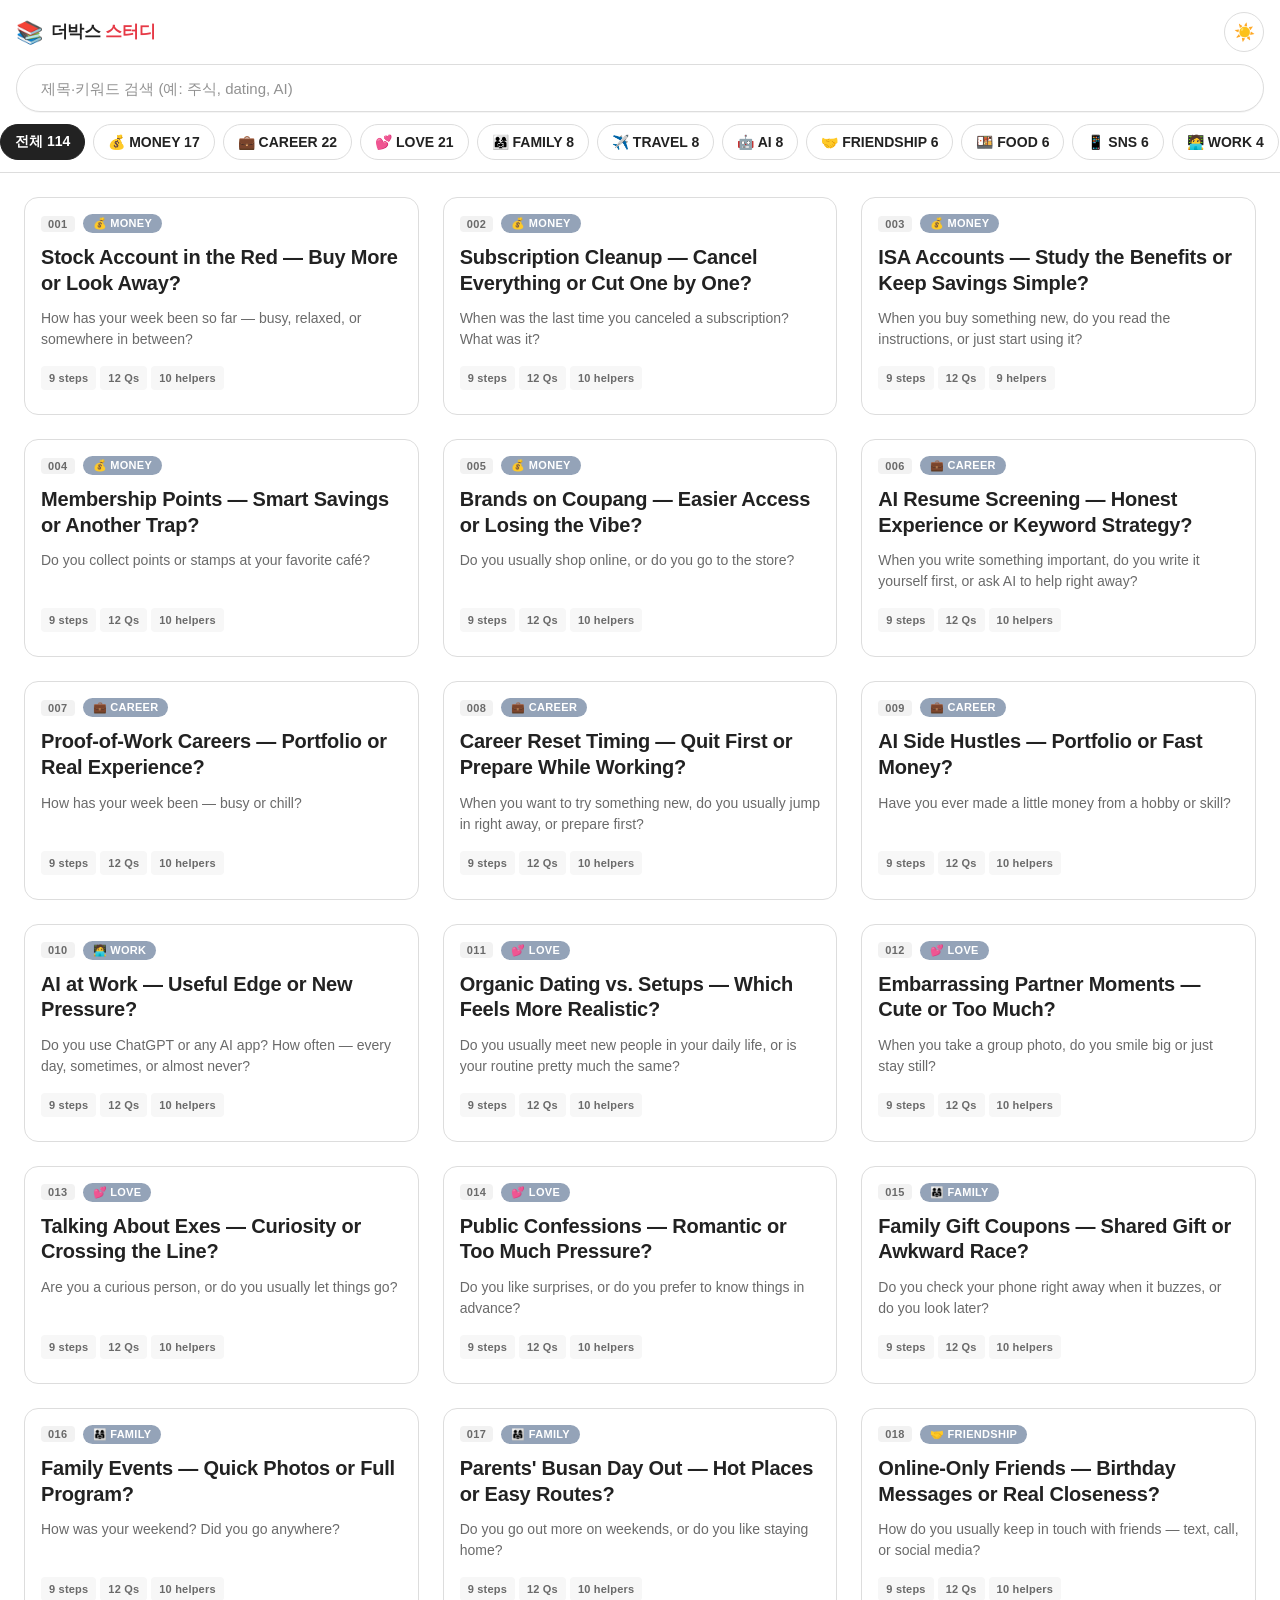
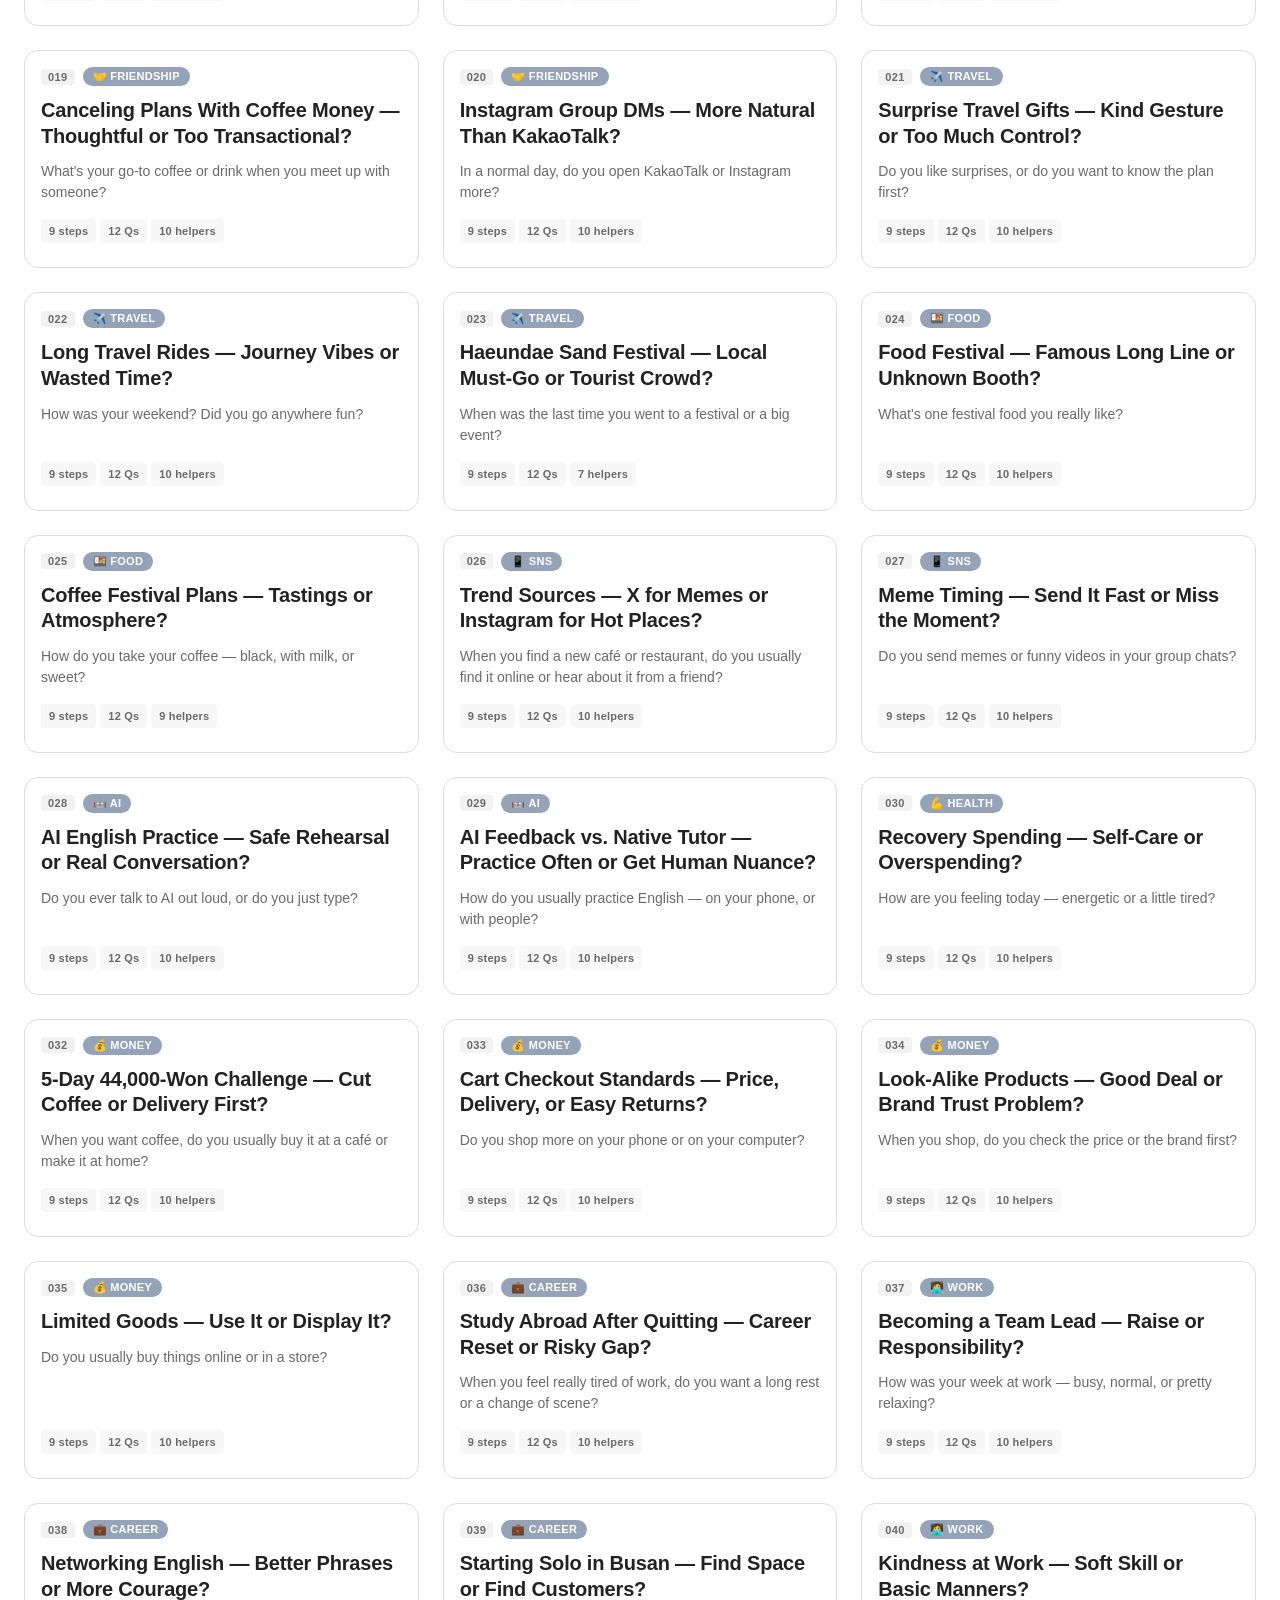
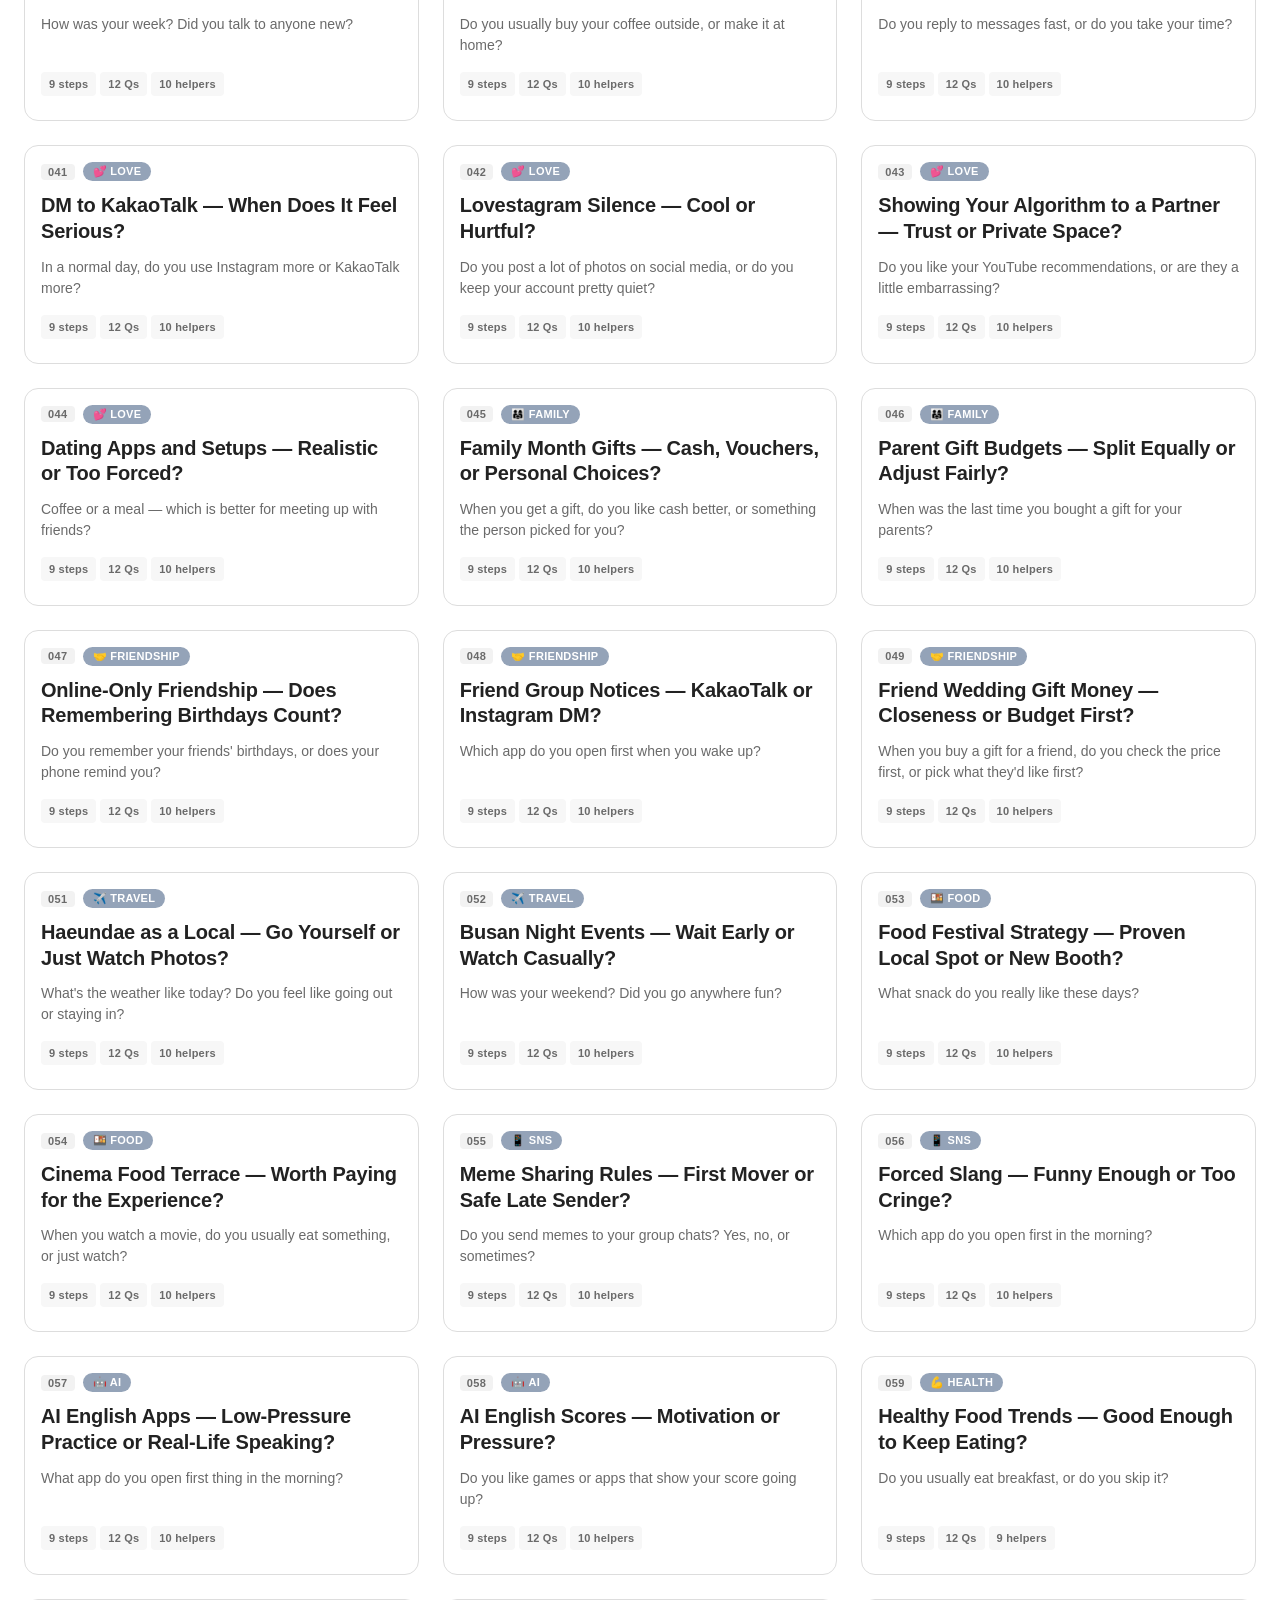
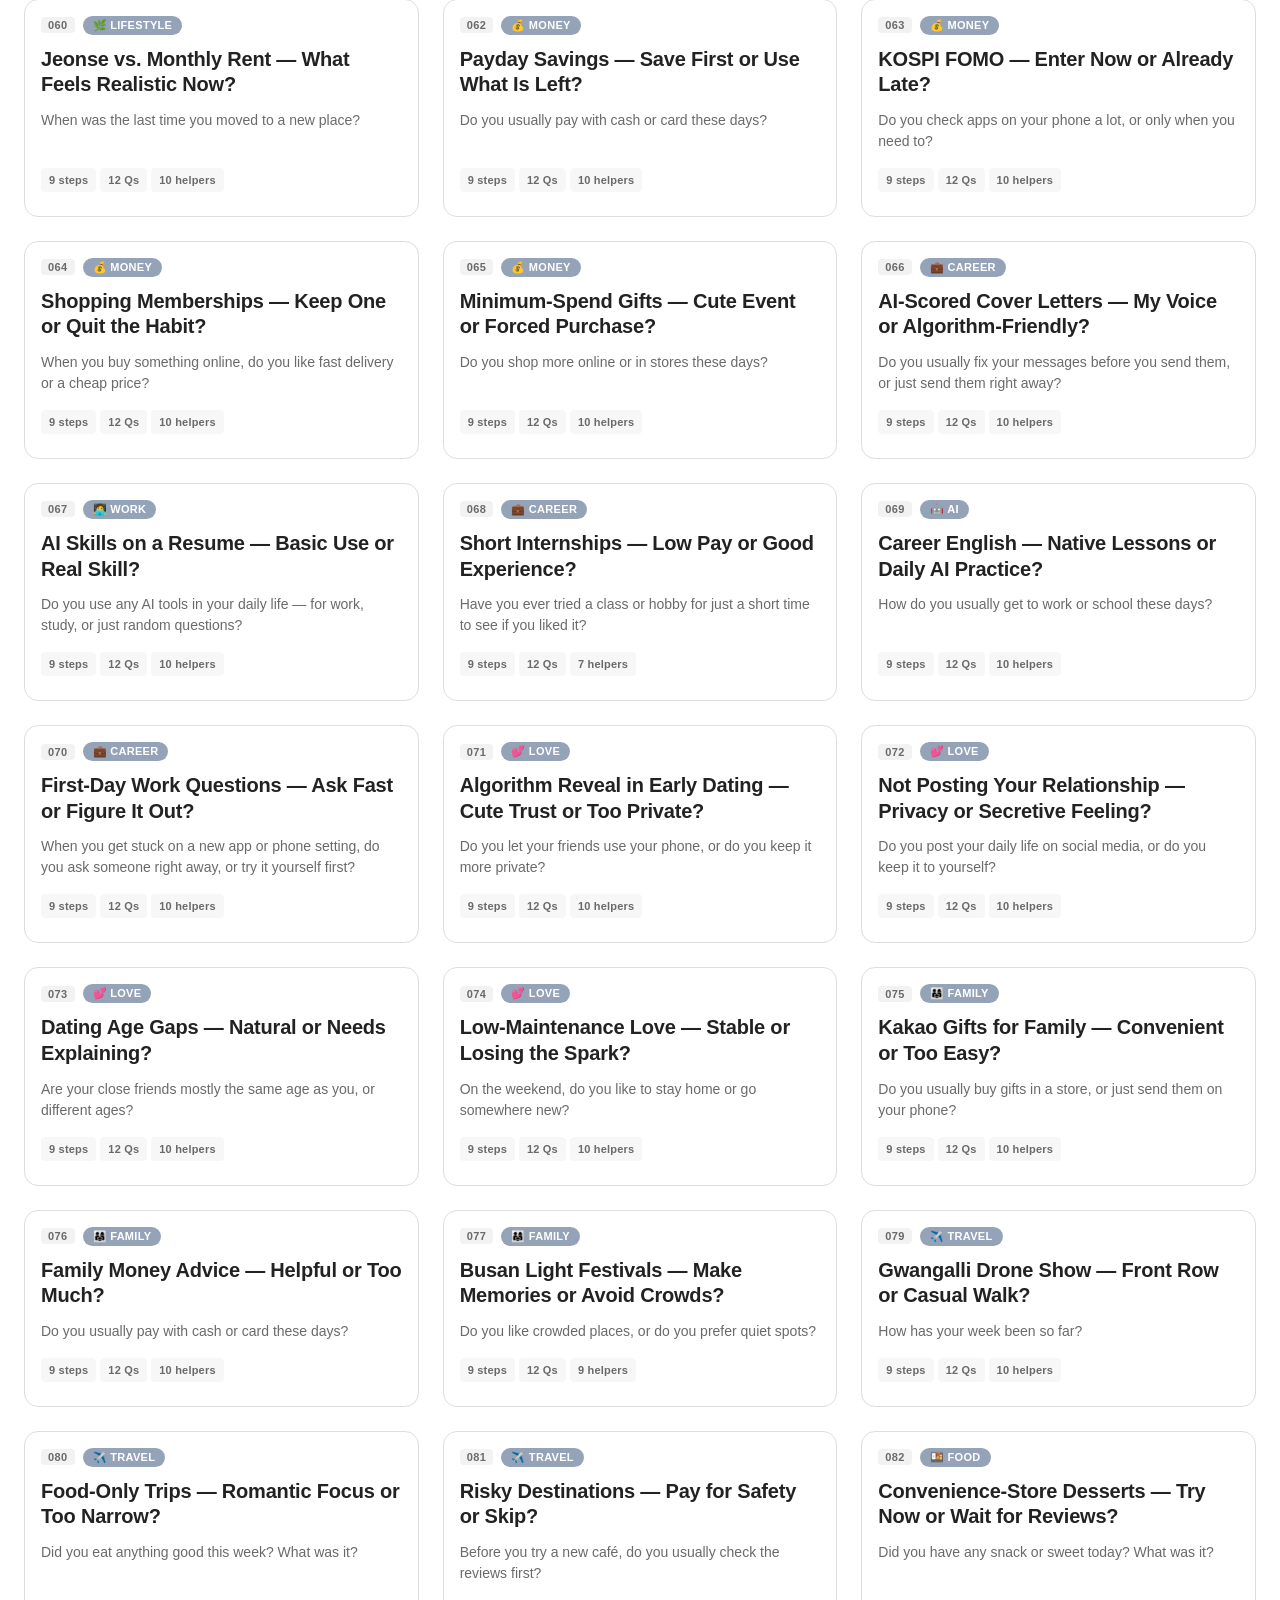
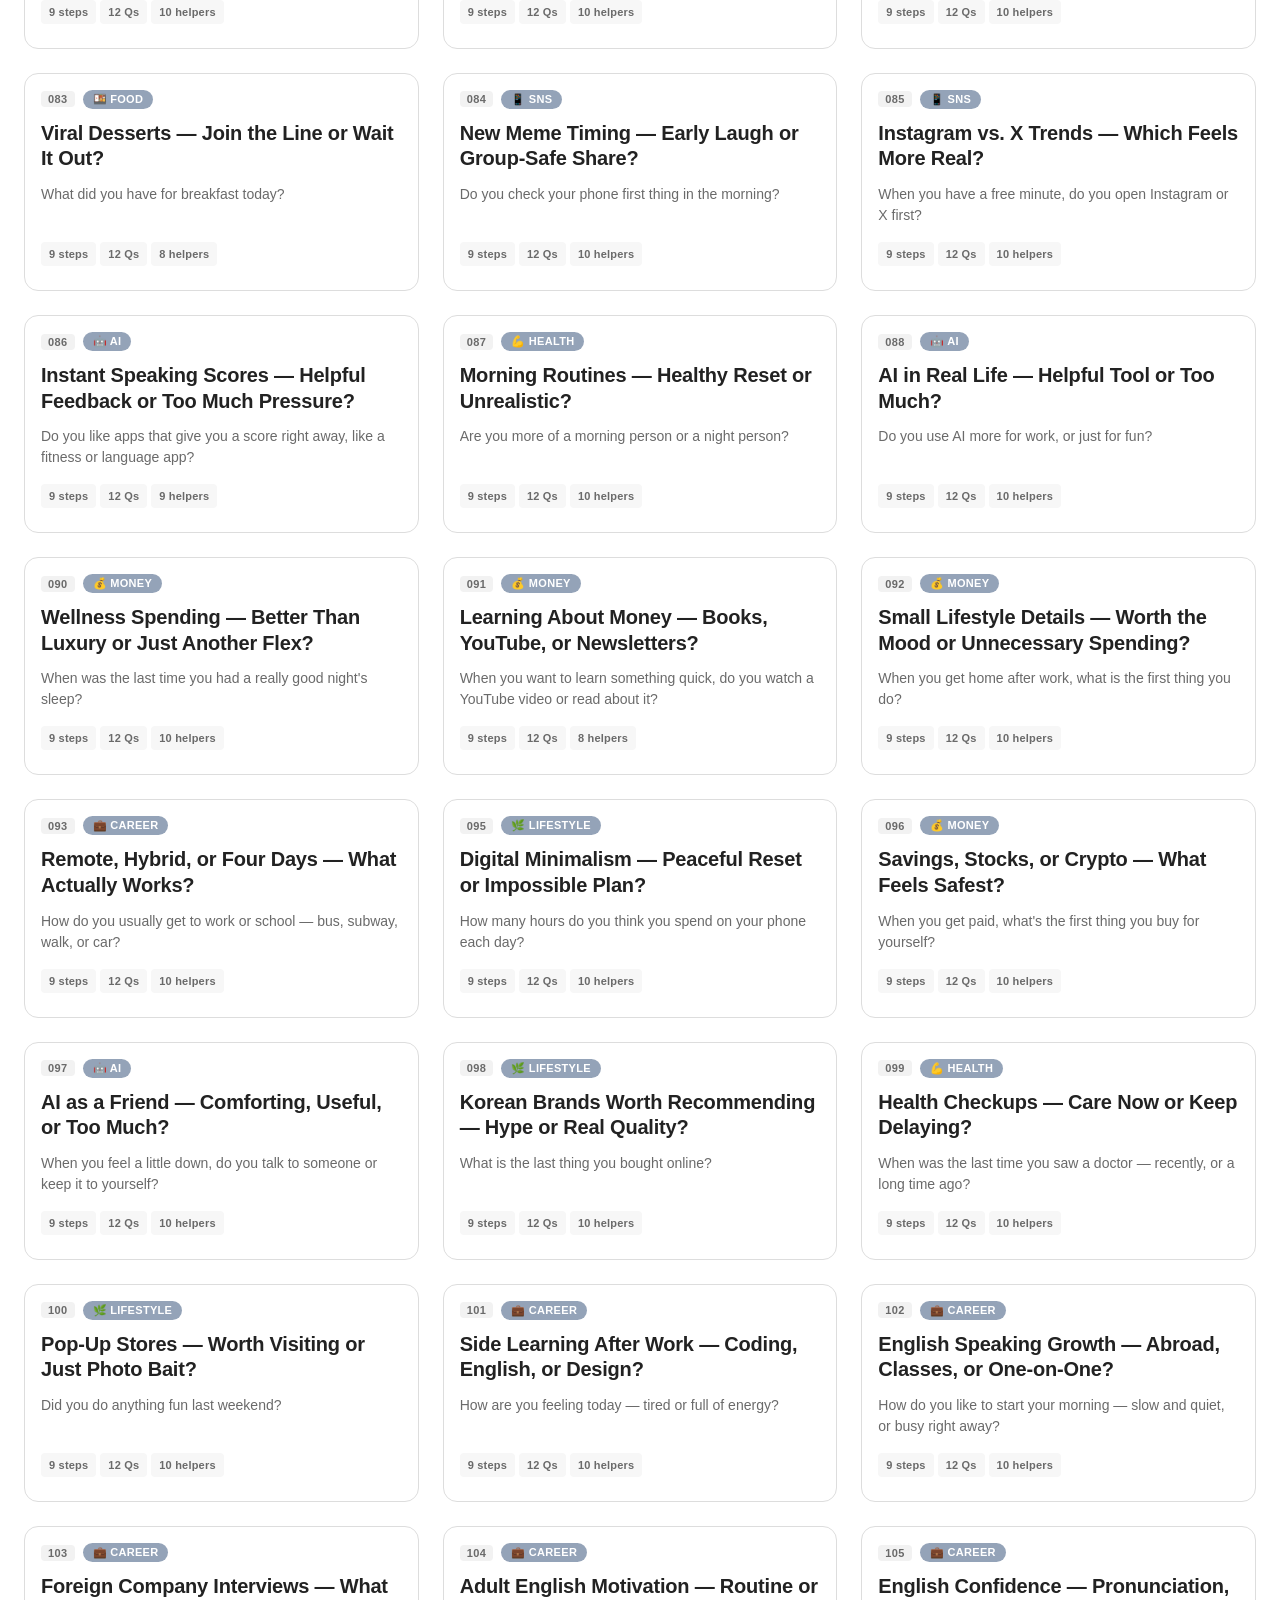
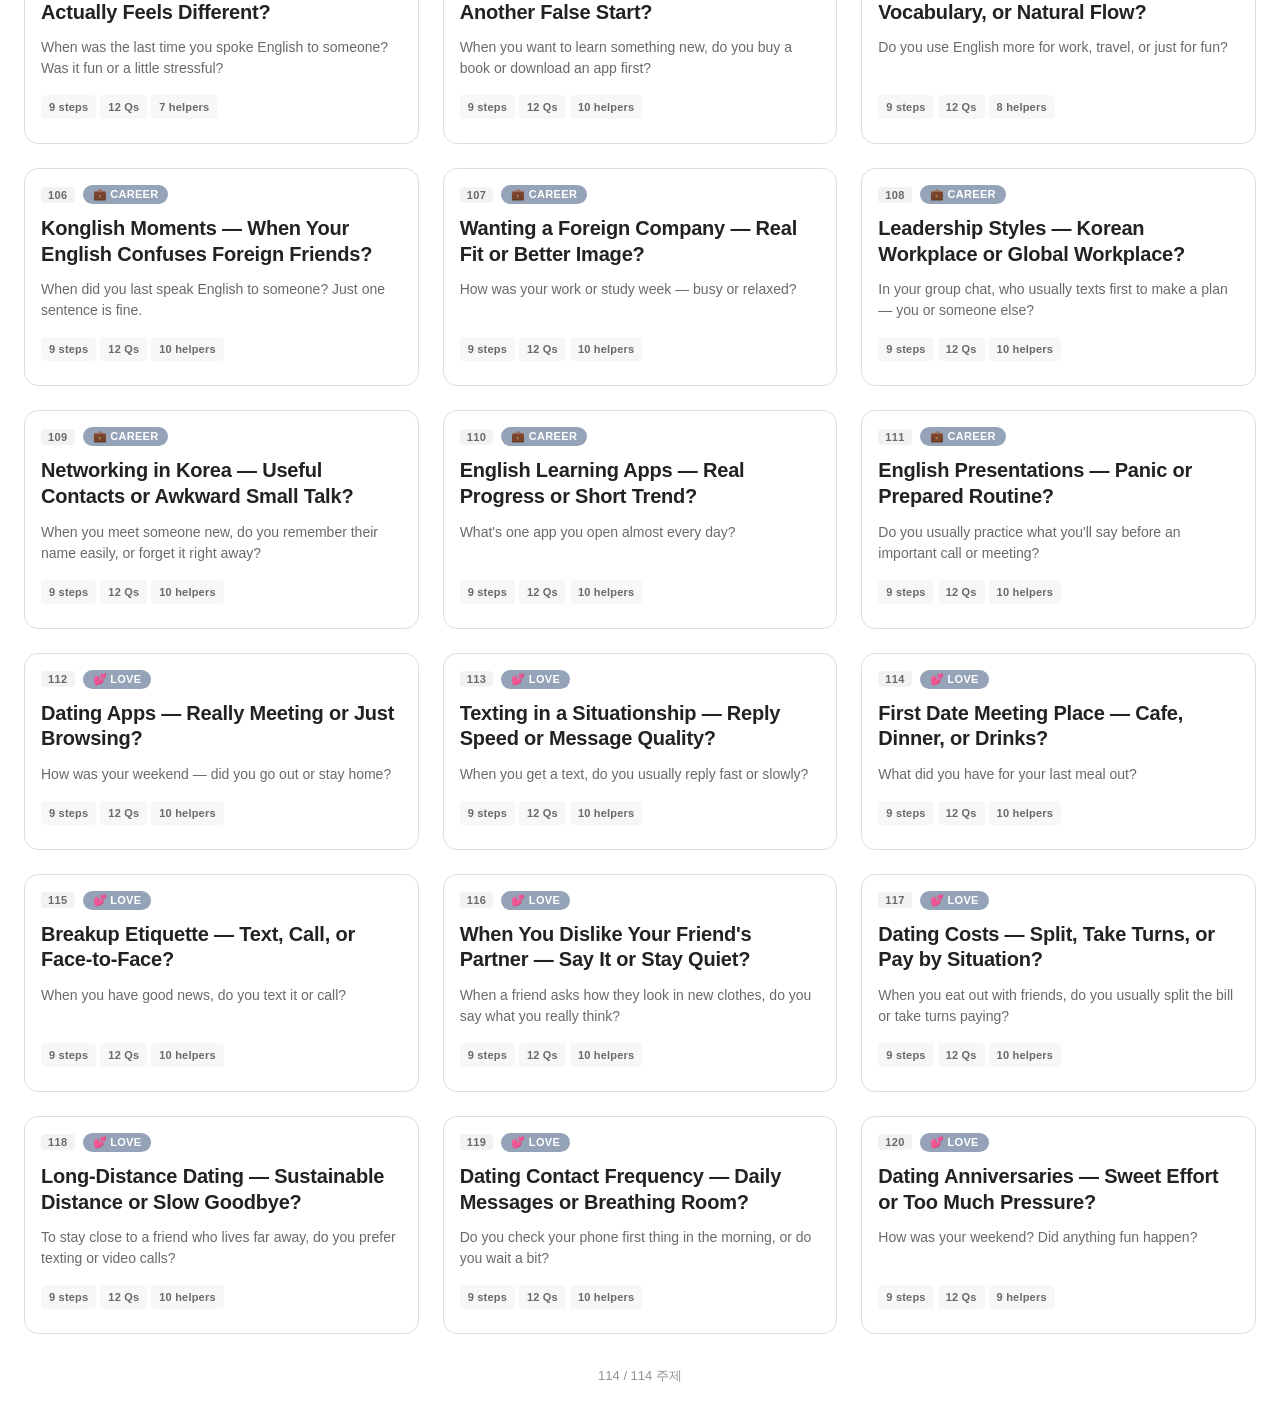
==== index.html @ 09e3495d "Deploy TheBox study materials site" ====
<!doctype html>
<html lang="ko">
<head>
  <meta charset="utf-8" />
  <meta name="viewport" content="width=device-width, initial-scale=1, viewport-fit=cover" />
  <meta name="theme-color" content="#e63946" media="(prefers-color-scheme: light)" />
  <meta name="theme-color" content="#0f0f10" media="(prefers-color-scheme: dark)" />
  <title>더박스 스터디</title>
  <link rel="manifest" href="manifest.json" />
  <link rel="icon" href="data:image/svg+xml,%3Csvg xmlns='http://www.w3.org/2000/svg' viewBox='0 0 100 100'%3E%3Crect width='100' height='100' rx='20' fill='%23e63946'/%3E%3Ctext x='50' y='68' font-size='56' text-anchor='middle' fill='white' font-family='system-ui'%3E📚%3C/text%3E%3C/svg%3E" />
  <link rel="apple-touch-icon" href="data:image/svg+xml,%3Csvg xmlns='http://www.w3.org/2000/svg' viewBox='0 0 100 100'%3E%3Crect width='100' height='100' rx='20' fill='%23e63946'/%3E%3Ctext x='50' y='68' font-size='56' text-anchor='middle' fill='white' font-family='system-ui'%3E📚%3C/text%3E%3C/svg%3E" />
  <link rel="stylesheet" href="assets/style.css?v=6" />
</head>
<body>
  <header class="app-header">
    <div class="header-row">
      <a class="logo" href="#" aria-label="홈으로">
        <span class="logo-mark">📚</span>
        <span class="logo-text">더박스 <em>스터디</em></span>
      </a>
      <button id="theme-toggle" class="icon-btn" aria-label="다크모드 토글" title="다크모드 토글">
        <span class="theme-icon-light">☀️</span>
        <span class="theme-icon-dark">🌙</span>
      </button>
    </div>
    <div class="search-row">
      <input
        type="search"
        id="search"
        placeholder="제목·키워드 검색 (예: 주식, dating, AI)"
        autocomplete="off"
        inputmode="search"
      />
      <button id="search-clear" class="icon-btn" aria-label="검색 지우기" hidden>✕</button>
    </div>
    <nav class="filter-row" id="category-filters" aria-label="카테고리 필터">
      <!-- JS가 카테고리 칩 동적 생성 -->
    </nav>
  </header>

  <main id="grid" class="card-grid" aria-live="polite">
    <!-- JS가 카드 동적 생성 -->
    <p class="loading">자료 불러오는 중…</p>
  </main>

  <p class="result-count" id="result-count"></p>

  <!-- 상세 패널 (모달) -->
  <aside id="detail" class="detail-panel" hidden aria-modal="true" role="dialog" aria-labelledby="detail-title">
    <header class="detail-header">
      <button id="detail-close" class="icon-btn lg" aria-label="닫기">✕</button>
      <div class="detail-title-wrap">
        <span id="detail-id-badge" class="id-badge"></span>
        <span id="detail-cat-badge" class="cat-badge"></span>
      </div>
      <button id="detail-menu-btn" class="icon-btn lg" aria-label="옵션" aria-expanded="false">⋯</button>
    </header>

    <div id="detail-options" class="detail-options" hidden>
      <div class="option-group">
        <label class="opt-label">한국어 해석</label>
        <button id="ko-toggle" class="toggle-pill" data-state="on">표시</button>
      </div>
      <div class="option-group">
        <label class="opt-label">톤</label>
        <div class="tone-chips">
          <button class="tone-chip" data-tone="pro" data-state="on">👍 Pro</button>
          <button class="tone-chip" data-tone="con" data-state="on">👎 Con</button>
          <button class="tone-chip" data-tone="neutral" data-state="on">😐 Neutral</button>
        </div>
      </div>
      <div class="option-group">
        <label class="opt-label">TTS</label>
        <button id="tts-rate" class="toggle-pill" data-rate="0.95">속도 보통</button>
      </div>
    </div>

    <h1 id="detail-title" class="detail-title"></h1>
    <div id="lesson-map" class="lesson-map" aria-label="수업 진행 섹션"></div>

    <div id="detail-body" class="detail-body">
      <!-- JS가 9개 섹션 렌더링 -->
    </div>

    <footer class="detail-footer">
      <button id="prev-topic" class="nav-btn">← 이전</button>
      <button id="next-topic" class="nav-btn">다음 →</button>
    </footer>
  </aside>

  <div id="backdrop" class="backdrop" hidden></div>

  <script src="assets/app.js?v=6" defer></script>
</body>
</html>
---- assets/style.css ----
/* ============================================================
   더박스 스터디 — Airbnb-inspired design tokens
   따뜻한 회색 + 더박스 빨간색 + 라운드 + 모바일 우선
   ============================================================ */

:root {
  /* ── Color (Airbnb-style warm neutrals) ── */
  --canvas: #ffffff;
  --surface-soft: #f7f7f7;
  --surface-strong: #f2f2f2;
  --surface-card: #ffffff;
  --ink: #222222;
  --body: #3f3f3f;
  --muted: #6a6a6a;
  --muted-soft: #929292;
  --hairline: #dddddd;
  --hairline-soft: #ebebeb;
  --border-strong: #c1c1c1;

  /* 더박스 brand red */
  --accent: #e63946;
  --accent-hover: #c92733;
  --accent-soft: #ffe5e7;
  --accent-bg: #fff4f5;

  /* ── Typography ── */
  --font-sans: "Pretendard Variable", "Pretendard", "Apple SD Gothic Neo",
               "Noto Sans KR", -apple-system, BlinkMacSystemFont,
               "Helvetica Neue", "Segoe UI", sans-serif;

  --fs-display-xl: 28px;
  --fs-display-lg: 22px;
  --fs-display-md: 21px;
  --fs-display-sm: 20px;
  --fs-title-md: 16px;
  --fs-body-md: 15px;
  --fs-body-sm: 14px;
  --fs-caption: 13px;
  --fs-micro: 12px;
  --fs-badge: 11px;
  --fs-tag: 10px;

  /* ── Spacing scale ── */
  --sp-xxs: 2px;
  --sp-xs: 4px;
  --sp-sm: 8px;
  --sp-md: 12px;
  --sp-base: 16px;
  --sp-lg: 24px;
  --sp-xl: 32px;
  --sp-xxl: 48px;

  /* ── Radius ── */
  --r-xs: 4px;
  --r-sm: 8px;
  --r-md: 14px;
  --r-lg: 20px;
  --r-xl: 28px;
  --r-full: 9999px;

  /* ── Elevation ── */
  --shadow-card-hover: rgba(0,0,0,0.02) 0 0 0 1px,
                       rgba(0,0,0,0.04) 0 2px 6px 0,
                       rgba(0,0,0,0.10) 0 4px 8px 0;
  --shadow-sheet:      rgba(0,0,0,0.18) 0 8px 24px 0,
                       rgba(0,0,0,0.10) 0 2px 6px 0;
  --shadow-sticky:     rgba(0,0,0,0.04) 0 1px 0 0;

  /* 카테고리 색 (12개) */
  --cat-MONEY: #00a699;
  --cat-CAREER: #2563eb;
  --cat-LOVE: #e63946;
  --cat-FAMILY: #f59e0b;
  --cat-TRAVEL: #14b8a6;
  --cat-AI: #8b5cf6;
  --cat-FRIENDSHIP: #eab308;
  --cat-FOOD: #ef4444;
  --cat-SNS: #06b6d4;
  --cat-WORK: #64748b;
  --cat-HEALTH: #84cc16;
  --cat-LIFESTYLE: #a8a29e;
  --cat-OTHER: #94a3b8;
}

[data-theme="dark"] {
  --canvas: #0a0a0c;
  --surface-soft: #15151a;
  --surface-strong: #1c1c22;
  --surface-card: #16161b;
  --ink: #f5f5f7;
  --body: #d0d0d6;
  --muted: #909098;
  --muted-soft: #6a6a72;
  --hairline: #2a2a32;
  --hairline-soft: #1c1c22;
  --border-strong: #3a3a42;
  --accent: #ff5e6c;
  --accent-hover: #ff7782;
  --accent-soft: #3a1d20;
  --accent-bg: #1f1416;
  --shadow-card-hover: rgba(0,0,0,0.5) 0 4px 16px 0,
                       rgba(0,0,0,0.3) 0 2px 4px 0;
  --shadow-sheet:      rgba(0,0,0,0.6) 0 8px 24px 0;
}

* { box-sizing: border-box; -webkit-tap-highlight-color: transparent; }
[hidden] { display: none !important; }
html { -webkit-text-size-adjust: 100%; text-size-adjust: 100%; }
body {
  margin: 0;
  font-family: var(--font-sans);
  font-size: var(--fs-body-md);
  line-height: 1.5;
  color: var(--ink);
  background: var(--canvas);
  -webkit-font-smoothing: antialiased;
  -moz-osx-font-smoothing: grayscale;
  font-feature-settings: "ss01", "cv01";
  overscroll-behavior-y: contain;
}
button { font-family: inherit; border: 0; background: none; color: inherit; cursor: pointer; padding: 0; }
input[type="search"] { font-family: inherit; -webkit-appearance: none; appearance: none; }
a { color: var(--ink); }

/* ============================================================
   Header (sticky, slim)
   ============================================================ */
.app-header {
  position: sticky; top: 0; z-index: 50;
  background: var(--canvas);
  border-bottom: 1px solid var(--hairline);
  padding: var(--sp-md) var(--sp-base) var(--sp-sm);
  padding-top: max(var(--sp-md), env(safe-area-inset-top));
}

.header-row {
  display: flex; align-items: center; justify-content: space-between;
  margin-bottom: var(--sp-md);
}

.logo {
  display: inline-flex; align-items: center; gap: var(--sp-sm);
  text-decoration: none; color: var(--ink);
  font-weight: 800; font-size: 17px; letter-spacing: -0.3px;
}
.logo-mark { font-size: 22px; }
.logo-text em {
  font-style: normal;
  color: var(--accent);
}

.icon-btn {
  width: 40px; height: 40px;
  border-radius: var(--r-full);
  display: inline-flex; align-items: center; justify-content: center;
  font-size: 17px;
  background: var(--canvas);
  border: 1px solid var(--hairline);
  color: var(--ink);
  transition: background 0.15s, transform 0.08s, border-color 0.15s;
}
.icon-btn:hover { background: var(--surface-soft); }
.icon-btn:active { transform: scale(0.94); }
.icon-btn.lg { width: 44px; height: 44px; font-size: 18px; }

.theme-icon-light { display: inline; }
.theme-icon-dark { display: none; }
[data-theme="dark"] .theme-icon-light { display: none; }
[data-theme="dark"] .theme-icon-dark { display: inline; }

/* Search bar (Airbnb pill) */
.search-row { position: relative; margin-bottom: var(--sp-md); }
#search {
  width: 100%;
  height: 48px;
  padding: 0 var(--sp-xl) 0 var(--sp-lg);
  border: 1px solid var(--hairline);
  border-radius: var(--r-full);
  font-size: var(--fs-body-md);
  background: var(--canvas);
  color: var(--ink);
  box-shadow: var(--shadow-sticky);
  transition: border-color 0.15s, box-shadow 0.15s;
}
#search::placeholder { color: var(--muted-soft); }
#search:focus {
  outline: none;
  border-color: var(--border-strong);
  box-shadow: rgba(0,0,0,0.08) 0 2px 8px 0;
}
#search-clear {
  position: absolute; right: 8px; top: 50%;
  transform: translateY(-50%);
  width: 32px; height: 32px;
  border-radius: var(--r-full);
  font-size: 14px;
  background: var(--surface-strong);
  border: 0;
  color: var(--muted);
}

/* Category filter chips */
.filter-row {
  display: flex; gap: var(--sp-sm);
  overflow-x: auto;
  scroll-snap-type: x proximity;
  padding-bottom: var(--sp-xs);
  margin: 0 calc(-1 * var(--sp-base));
  padding-left: var(--sp-base);
  padding-right: var(--sp-base);
  scrollbar-width: none;
}
.filter-row::-webkit-scrollbar { display: none; }

.cat-chip {
  flex: 0 0 auto;
  padding: 8px 14px;
  border-radius: var(--r-full);
  font-size: var(--fs-body-sm);
  font-weight: 600;
  background: var(--canvas);
  border: 1px solid var(--hairline);
  color: var(--ink);
  white-space: nowrap;
  transition: all 0.15s;
  scroll-snap-align: start;
}
.cat-chip:hover { border-color: var(--border-strong); }
.cat-chip[data-active="true"] {
  background: var(--ink);
  color: var(--canvas);
  border-color: var(--ink);
}

/* ============================================================
   Card grid
   ============================================================ */
.card-grid {
  display: grid;
  grid-template-columns: 1fr;
  gap: var(--sp-base);
  padding: var(--sp-base);
  padding-bottom: max(var(--sp-base), env(safe-area-inset-bottom));
  max-width: 1440px;
  margin: 0 auto;
}

@media (min-width: 744px) {
  .card-grid { grid-template-columns: repeat(2, 1fr); gap: var(--sp-lg); padding: var(--sp-lg); }
}
@media (min-width: 1128px) {
  .card-grid { grid-template-columns: repeat(3, 1fr); }
}
@media (min-width: 1440px) {
  .card-grid { grid-template-columns: repeat(4, 1fr); }
}

.loading, .empty-state {
  grid-column: 1 / -1;
  text-align: center;
  color: var(--muted);
  padding: var(--sp-xxl) var(--sp-lg);
}
.empty-state-icon { font-size: 40px; margin-bottom: var(--sp-md); }

.topic-card {
  display: flex; flex-direction: column; gap: var(--sp-md);
  background: var(--surface-card);
  border: 1px solid var(--hairline);
  border-radius: var(--r-md);
  padding: var(--sp-base) var(--sp-base) var(--sp-lg);
  text-align: left;
  transition: border-color 0.15s, box-shadow 0.2s, transform 0.08s;
}
.topic-card:hover {
  border-color: var(--hairline);
  box-shadow: var(--shadow-card-hover);
}
.topic-card:active { transform: scale(0.985); }

.card-top {
  display: flex; align-items: center; gap: var(--sp-sm);
  flex-wrap: wrap;
}

.id-badge {
  display: inline-block;
  padding: 2px 7px;
  border-radius: var(--r-xs);
  background: var(--surface-strong);
  color: var(--muted);
  font-size: var(--fs-badge);
  font-weight: 700;
  font-variant-numeric: tabular-nums;
  letter-spacing: 0.4px;
}

.cat-badge {
  display: inline-flex; align-items: center; gap: 4px;
  padding: 3px 10px;
  border-radius: var(--r-full);
  font-size: var(--fs-badge);
  font-weight: 700;
  color: #ffffff;
  background: var(--cat-color, var(--cat-OTHER));
  letter-spacing: 0.3px;
  white-space: nowrap;
}

.card-title {
  margin: 0;
  font-size: var(--fs-display-sm);
  font-weight: 600;
  line-height: 1.28;
  letter-spacing: -0.2px;
  color: var(--ink);
}

.card-preview {
  margin: 0;
  font-size: var(--fs-body-sm);
  line-height: 1.5;
  color: var(--muted);
  display: -webkit-box;
  -webkit-line-clamp: 2;
  -webkit-box-orient: vertical;
  overflow: hidden;
}

.card-metrics {
  margin-top: auto;
  display: flex;
  flex-wrap: wrap;
  gap: var(--sp-xs);
  padding-top: var(--sp-xs);
}
.card-metrics span {
  display: inline-flex;
  align-items: center;
  min-height: 24px;
  padding: 3px 8px;
  border-radius: var(--r-xs);
  background: var(--surface-soft);
  color: var(--muted);
  font-size: var(--fs-badge);
  font-weight: 800;
  letter-spacing: 0.2px;
}

.result-count {
  text-align: center;
  color: var(--muted-soft);
  font-size: var(--fs-caption);
  padding: var(--sp-sm) 0 var(--sp-xl);
  margin: 0;
}

/* ============================================================
   Detail panel (slide-up sheet)
   ============================================================ */
.backdrop {
  position: fixed; inset: 0;
  background: rgba(0,0,0,0.4);
  z-index: 90;
  animation: fadeIn 0.2s ease-out;
}
@keyframes fadeIn { from {opacity:0} to {opacity:1} }

.detail-panel {
  position: fixed; inset: 0;
  z-index: 100;
  background: var(--canvas);
  overflow-y: auto;
  -webkit-overflow-scrolling: touch;
  animation: sheetUp 0.32s cubic-bezier(0.16, 1, 0.3, 1);
  padding-bottom: max(var(--sp-lg), env(safe-area-inset-bottom));
}
@media (min-width: 900px) {
  .detail-panel {
    inset: 32px;
    max-width: 1120px;
    margin: 0 auto;
    border-radius: var(--r-lg);
    box-shadow: var(--shadow-sheet);
    border: 1px solid var(--hairline);
  }
}
@keyframes sheetUp {
  from { transform: translateY(40px); opacity: 0 }
  to   { transform: translateY(0); opacity: 1 }
}

.detail-header {
  position: sticky; top: 0; z-index: 10;
  display: flex; align-items: center; gap: var(--sp-sm);
  padding: var(--sp-md) var(--sp-base);
  padding-top: max(var(--sp-md), env(safe-area-inset-top));
  background: var(--canvas);
  border-bottom: 1px solid var(--hairline);
}
.detail-title-wrap {
  flex: 1;
  display: flex; align-items: center; gap: var(--sp-xs);
  overflow: hidden;
}

.detail-options {
  position: sticky; top: 60px; z-index: 9;
  background: var(--surface-soft);
  border-bottom: 1px solid var(--hairline);
  padding: var(--sp-md) var(--sp-base);
  display: flex; flex-wrap: wrap;
  gap: var(--sp-md) var(--sp-lg);
}
.option-group { display: flex; align-items: center; gap: var(--sp-sm); }
.opt-label {
  font-size: var(--fs-micro);
  color: var(--muted);
  font-weight: 600;
  text-transform: uppercase;
  letter-spacing: 0.6px;
}

.toggle-pill, .tone-chip {
  padding: 6px 14px;
  border-radius: var(--r-full);
  font-size: var(--fs-caption);
  font-weight: 600;
  background: var(--canvas);
  border: 1px solid var(--hairline);
  color: var(--ink);
  transition: all 0.15s;
}
.toggle-pill[data-state="off"], .tone-chip[data-state="off"] {
  opacity: 0.45;
  text-decoration: line-through;
  text-decoration-color: var(--muted-soft);
}
.toggle-pill[data-state="on"] {
  background: var(--ink); color: var(--canvas); border-color: var(--ink);
}

.tone-chips { display: flex; gap: var(--sp-xs); }
.tone-chip[data-tone="pro"][data-state="on"]     { background: #e7f7ee; color: #047857; border-color: #b8ebcb; }
.tone-chip[data-tone="con"][data-state="on"]     { background: #ffedee; color: #b91c1c; border-color: #fecaca; }
.tone-chip[data-tone="neutral"][data-state="on"] { background: #ecefff; color: #4338ca; border-color: #c7d2fe; }

[data-theme="dark"] .tone-chip[data-tone="pro"][data-state="on"]     { background: #08321c; color: #7be0a5; border-color: #0f5536; }
[data-theme="dark"] .tone-chip[data-tone="con"][data-state="on"]     { background: #401214; color: #ffa0a8; border-color: #5d1d22; }
[data-theme="dark"] .tone-chip[data-tone="neutral"][data-state="on"] { background: #1a1d4a; color: #b0bbff; border-color: #2c317a; }

.detail-title {
  margin: var(--sp-lg) var(--sp-lg) var(--sp-base);
  font-size: var(--fs-display-xl);
  font-weight: 700;
  line-height: 1.18;
  letter-spacing: -0.5px;
  color: var(--ink);
}

.lesson-map {
  padding: 0 var(--sp-lg) var(--sp-md);
  border-bottom: 1px solid var(--hairline-soft);
}
.lesson-summary {
  display: grid;
  grid-template-columns: repeat(3, minmax(0, 1fr));
  gap: var(--sp-sm);
  margin-bottom: var(--sp-md);
}
.lesson-summary-card {
  min-width: 0;
  padding: var(--sp-md);
  border: 1px solid var(--hairline);
  border-radius: var(--r-sm);
  background: var(--surface-soft);
  display: grid;
  gap: 2px;
}
.summary-kicker {
  font-size: var(--fs-tag);
  font-weight: 800;
  color: var(--accent);
  letter-spacing: 1px;
}
.lesson-summary-card strong {
  font-size: var(--fs-title-md);
  color: var(--ink);
}
.lesson-summary-card span:last-child {
  font-size: var(--fs-caption);
  color: var(--muted);
}
.lesson-progress-card {
  margin-bottom: var(--sp-md);
  padding: var(--sp-md);
  border: 1px solid var(--hairline);
  border-radius: var(--r-sm);
  background: var(--surface-card);
}
.lesson-progress-top {
  display: flex;
  align-items: center;
  justify-content: space-between;
  gap: var(--sp-md);
  margin-bottom: var(--sp-sm);
}
.lesson-progress-title {
  font-size: var(--fs-caption);
  font-weight: 800;
  color: var(--ink);
}
.lesson-progress-label {
  font-size: var(--fs-micro);
  font-weight: 800;
  color: var(--muted);
  font-variant-numeric: tabular-nums;
}
.lesson-progress-track {
  height: 8px;
  overflow: hidden;
  border-radius: var(--r-full);
  background: var(--surface-strong);
}
.lesson-progress-fill {
  display: block;
  width: 0;
  height: 100%;
  border-radius: inherit;
  background: var(--accent);
  transition: width 0.2s ease-out;
}
.lesson-controls {
  display: grid;
  grid-template-columns: auto minmax(0, 1fr) auto;
  align-items: center;
  gap: var(--sp-sm);
  margin-top: var(--sp-md);
}
.lesson-control-btn {
  min-height: 34px;
  padding: 7px 12px;
  border-radius: var(--r-full);
  border: 1px solid var(--hairline);
  background: var(--canvas);
  color: var(--ink);
  font-size: var(--fs-caption);
  font-weight: 800;
  transition: background 0.15s, transform 0.08s, border-color 0.15s;
}
.lesson-control-btn.primary {
  background: var(--ink);
  border-color: var(--ink);
  color: var(--canvas);
}
.lesson-control-btn:hover { border-color: var(--border-strong); }
.lesson-control-btn:active { transform: scale(0.97); }
.lesson-control-btn:disabled {
  opacity: 0.35;
  cursor: not-allowed;
}
.lesson-current {
  min-width: 0;
  overflow: hidden;
  text-align: center;
  color: var(--muted);
  font-size: var(--fs-micro);
  font-weight: 900;
  letter-spacing: 0.6px;
  text-overflow: ellipsis;
  text-transform: uppercase;
  white-space: nowrap;
}
.lesson-rail {
  display: flex;
  gap: var(--sp-sm);
  overflow-x: auto;
  padding-bottom: var(--sp-xs);
  scrollbar-width: none;
}
.lesson-rail::-webkit-scrollbar { display: none; }
.lesson-step {
  flex: 0 0 auto;
  display: inline-flex;
  align-items: center;
  gap: var(--sp-xs);
  padding: 8px 12px;
  border: 1px solid var(--hairline);
  border-radius: var(--r-full);
  background: var(--canvas);
  color: var(--ink);
  transition: background 0.15s, border-color 0.15s, transform 0.08s;
  white-space: nowrap;
}
.lesson-step:hover { border-color: var(--border-strong); }
.lesson-step:active { transform: scale(0.97); }
.lesson-step[data-active="true"] {
  background: var(--ink);
  color: var(--canvas);
  border-color: var(--ink);
}
.lesson-step-num {
  font-size: var(--fs-badge);
  font-weight: 800;
  opacity: 0.75;
}
.lesson-step-label {
  font-size: var(--fs-caption);
  font-weight: 700;
}

.detail-body {
  padding: var(--sp-sm) var(--sp-lg) var(--sp-xl);
}

/* 섹션 */
.section {
  margin-top: var(--sp-xl);
  padding-top: var(--sp-lg);
  border-top: 1px solid var(--hairline-soft);
  scroll-margin-top: 142px;
}
.section:first-child {
  border-top: 0; margin-top: var(--sp-md); padding-top: 0;
}

.section-head {
  display: flex; align-items: baseline; gap: var(--sp-sm);
  margin-bottom: var(--sp-md);
}
.section-num {
  font-size: var(--fs-micro);
  font-weight: 700;
  color: var(--muted-soft);
  letter-spacing: 0.6px;
  font-variant-numeric: tabular-nums;
}
.section-title {
  font-size: var(--fs-display-sm);
  font-weight: 600;
  letter-spacing: -0.2px;
  color: var(--ink);
}

.section-subtitle {
  margin: calc(-1 * var(--sp-xs)) 0 var(--sp-md);
  padding: var(--sp-md) var(--sp-base);
  background: var(--accent-bg);
  border-left: 3px solid var(--accent);
  border-radius: 0 var(--r-sm) var(--r-sm) 0;
  font-size: var(--fs-caption);
  color: var(--body);
  line-height: 1.55;
}

.q-block {
  margin-bottom: var(--sp-lg);
  padding: var(--sp-base);
  border: 1px solid var(--hairline-soft);
  border-radius: var(--r-md);
  background: color-mix(in srgb, var(--surface-card) 90%, var(--surface-soft));
}
.q-block:not(:last-child) {
  border-bottom: 1px solid var(--hairline-soft);
}

.q-title {
  margin: 0 0 var(--sp-sm);
  font-size: var(--fs-title-md);
  font-weight: 600;
  line-height: 1.4;
  color: var(--ink);
}
.q-template {
  margin: calc(-1 * var(--sp-xs)) 0 var(--sp-sm);
  font-size: var(--fs-caption);
  color: var(--muted);
  font-style: italic;
}

.answer-tabs {
  display: flex;
  flex-wrap: wrap;
  gap: var(--sp-xs);
  margin: var(--sp-sm) 0;
}
.answer-tab {
  padding: 5px 10px;
  border-radius: var(--r-full);
  border: 1px solid var(--hairline);
  background: var(--surface-soft);
  color: var(--muted);
  font-size: var(--fs-micro);
  font-weight: 800;
  letter-spacing: 0.4px;
}
.answer-tab[data-active="true"] {
  background: var(--ink);
  border-color: var(--ink);
  color: var(--canvas);
}

.brainstorm {
  margin-bottom: var(--sp-md);
  padding: var(--sp-sm) var(--sp-md);
  background: var(--surface-soft);
  border-radius: var(--r-sm);
  font-size: var(--fs-caption);
  color: var(--body);
  line-height: 1.55;
}
.brainstorm::before { content: "💡 "; }

.tone-block {
  margin: var(--sp-sm) 0;
  padding: var(--sp-md) var(--sp-base);
  background: var(--surface-card);
  border: 1px solid var(--hairline);
  border-left: 3px solid var(--tone-border, var(--hairline));
  border-radius: var(--r-sm);
}
.tone-block[data-tone="pro"]     { --tone-border: #10b981; }
.tone-block[data-tone="con"]     { --tone-border: #ef4444; }
.tone-block[data-tone="neutral"] { --tone-border: #6366f1; }
.tone-block.hidden { display: none; }
.tone-block.focus-hidden { display: none; }

.tone-label {
  display: flex; align-items: center; gap: var(--sp-xs);
  margin-bottom: var(--sp-xs);
  font-size: var(--fs-micro);
  font-weight: 700;
  color: var(--muted);
  text-transform: uppercase;
  letter-spacing: 0.6px;
}

.tone-en {
  font-size: var(--fs-body-md);
  line-height: 1.6;
  color: var(--ink);
}

.tts-btn {
  display: inline-flex; align-items: center; justify-content: center;
  width: 24px; height: 24px;
  border-radius: var(--r-full);
  font-size: 13px;
  background: transparent;
  color: var(--muted);
  margin-left: var(--sp-xs);
  vertical-align: middle;
  transition: background 0.15s, color 0.15s;
}
.tts-btn:hover, .tts-btn[data-playing="true"] {
  background: var(--accent-soft);
  color: var(--accent);
}

.tone-ko {
  margin-top: var(--sp-sm);
  padding-top: var(--sp-sm);
  border-top: 1px dashed var(--hairline);
  font-size: var(--fs-body-sm);
  color: var(--body);
  line-height: 1.6;
}
.tone-ko.hidden { display: none; }

.key-phrases {
  margin-top: var(--sp-md);
  display: flex; flex-wrap: wrap; gap: var(--sp-xs) var(--sp-sm);
}
.kp-chip {
  display: inline-block;
  padding: 4px 10px;
  border-radius: var(--r-full);
  font-size: var(--fs-micro);
  font-weight: 500;
  background: var(--accent-soft);
  color: var(--accent);
  font-family: ui-monospace, "SF Mono", Menlo, monospace;
}

/* BACKGROUND, READ 본문 */
.content-quote {
  padding: var(--sp-base) var(--sp-lg);
  background: var(--surface-soft);
  border-radius: var(--r-md);
  border-left: 3px solid var(--accent);
  font-size: var(--fs-body-md);
  line-height: 1.7;
  color: var(--body);
  white-space: pre-wrap;
}

/* ── WARM-UP v2 (This or That / Ranking 등) ── */
.warmup-v2 { display: flex; flex-direction: column; gap: var(--sp-sm); margin-top: var(--sp-sm); }
.tot-row {
  display: flex; align-items: center; gap: var(--sp-sm);
  padding: var(--sp-sm) var(--sp-md);
  background: var(--surface-card);
  border: 1px solid var(--hairline);
  border-radius: var(--r-sm);
  font-size: var(--fs-body-md);
}
.tot-num {
  flex: 0 0 auto;
  width: 22px; height: 22px;
  border-radius: var(--r-full);
  background: var(--accent); color: #fff;
  font-size: var(--fs-micro); font-weight: 700;
  display: flex; align-items: center; justify-content: center;
}
.tot-side { flex: 1; font-weight: 600; color: var(--ink); }
.tot-side.left { text-align: right; }
.tot-vs {
  font-size: var(--fs-badge);
  color: var(--muted);
  font-weight: 700;
  letter-spacing: 0.6px;
  padding: 2px 8px;
  border-radius: var(--r-xs);
  background: var(--surface-strong);
}
.rank-list { margin: var(--sp-sm) 0 0; padding-left: var(--sp-lg); }
.rank-list li {
  padding: var(--sp-xs) 0;
  font-size: var(--fs-body-md);
}

/* ── Sentence starter chips (main_discussion 안) ── */
.starter-list {
  display: flex; flex-direction: column; gap: var(--sp-xs);
  margin: var(--sp-sm) 0 var(--sp-sm) var(--sp-md);
}
.starter-chip {
  display: grid;
  grid-template-columns: minmax(0, 1fr) auto;
  align-items: center;
  gap: var(--sp-sm);
  font-size: var(--fs-caption);
  color: var(--muted);
  font-style: italic;
  background: var(--surface-soft);
  padding: var(--sp-xs) var(--sp-sm);
  border-radius: var(--r-xs);
  border-left: 2px solid var(--accent);
  width: min(100%, 720px);
  max-width: 100%;
}
.starter-text {
  min-width: 0;
}

/* ── EASY ENTRY (선택형 워밍업) — q-block 색만 살짝 다르게 ── */
.section[data-type="easy_entry"] .q-block {
  background: linear-gradient(0deg, transparent, transparent);
}
.section[data-type="easy_entry"] .q-title {
  font-size: var(--fs-body-md);
  font-weight: 600;
  color: var(--ink);
}

/* ── CLOSING TASK ── */
.closing-task {
  padding: var(--sp-base) var(--sp-lg);
  background: #fff8e6;
  border: 1px solid #f4d35e;
  border-radius: var(--r-md);
  font-size: var(--fs-body-md);
  line-height: 1.6;
  color: #5a4500;
}
[data-theme="dark"] .closing-task {
  background: #2a200a;
  border-color: #6b5810;
  color: #f3e7b3;
}
.closing-task::before { content: "✍️ "; }

/* POP QUIZ */
.pq-item {
  margin: var(--sp-md) 0;
  padding: var(--sp-base);
  background: var(--surface-soft);
  border-radius: var(--r-md);
}
.pq-wrong {
  font-size: var(--fs-body-md);
  text-decoration: line-through;
  text-decoration-color: #ef4444;
  color: #ef4444;
  margin-bottom: var(--sp-xs);
}
.pq-wrong::before { content: "❌ "; text-decoration: none; }
.pq-natural {
  margin: var(--sp-xs) 0;
  font-size: var(--fs-body-md);
  font-weight: 600;
  color: #047857;
}
.pq-natural::before { content: "✓ "; }
.pq-explain {
  margin-top: var(--sp-sm);
  font-size: var(--fs-caption);
  color: var(--muted);
  line-height: 1.55;
}

/* PHASE */
.phase-block {
  margin: var(--sp-md) 0;
  padding: var(--sp-base);
  background: var(--surface-soft);
  border-radius: var(--r-md);
}
.phase-name {
  margin: 0 0 var(--sp-md);
  font-size: var(--fs-caption);
  font-weight: 700;
  color: var(--accent);
  letter-spacing: 0.4px;
  text-transform: uppercase;
}

/* WORDS / TRY PHRASES */
.word-list { display: grid; gap: var(--sp-sm); }
.word-item {
  padding: var(--sp-md) var(--sp-base);
  background: var(--surface-card);
  border: 1px solid var(--hairline);
  border-radius: var(--r-md);
}
.word-phrase {
  display: flex; align-items: center; gap: var(--sp-sm);
  flex-wrap: wrap;
  font-size: var(--fs-body-md);
  font-weight: 600;
  color: var(--ink);
}
.word-main {
  min-width: 0;
}
.word-ko {
  font-size: var(--fs-caption);
  font-weight: 500;
  color: var(--muted);
}
.word-example {
  margin-top: var(--sp-xs);
  font-size: var(--fs-body-sm);
  color: var(--muted);
  font-style: italic;
  line-height: 1.55;
}
.word-example::before { content: "💬 "; font-style: normal; }

.section[data-type="try_phrases"] .word-list {
  gap: var(--sp-sm);
}
.phrase-item {
  border-left: 3px solid var(--accent);
  background: linear-gradient(90deg, var(--accent-bg), var(--surface-card) 38%);
}
.phrase-text {
  display: grid;
  grid-template-columns: minmax(0, 1fr) auto auto;
  align-items: start;
  column-gap: var(--sp-sm);
  font-size: var(--fs-body-sm);
  line-height: 1.55;
  font-style: italic;
  font-weight: 500;
}
.phrase-text .tts-btn {
  margin-left: 0;
  margin-top: -2px;
}

.copy-btn {
  display: inline-flex;
  align-items: center;
  justify-content: center;
  width: 24px;
  height: 24px;
  border-radius: var(--r-full);
  background: var(--surface-soft);
  color: var(--muted);
  font-size: 12px;
  border: 1px solid var(--hairline);
  transition: background 0.15s, color 0.15s, transform 0.08s;
}
.copy-btn:hover,
.copy-btn[data-copied="true"] {
  background: var(--accent-soft);
  color: var(--accent);
}
.copy-btn:active { transform: scale(0.92); }

.toast {
  position: fixed;
  left: 50%;
  bottom: max(18px, env(safe-area-inset-bottom));
  z-index: 120;
  min-width: 92px;
  padding: 9px 14px;
  transform: translate(-50%, 16px);
  border-radius: var(--r-full);
  background: var(--ink);
  color: var(--canvas);
  font-size: var(--fs-caption);
  font-weight: 800;
  text-align: center;
  opacity: 0;
  pointer-events: none;
  transition: opacity 0.18s, transform 0.18s;
  box-shadow: var(--shadow-sheet);
}
.toast[data-show="true"] {
  opacity: 1;
  transform: translate(-50%, 0);
}

@media (max-width: 560px) {
  .lesson-map {
    padding-left: var(--sp-base);
    padding-right: var(--sp-base);
  }
  .lesson-summary {
    grid-template-columns: 1fr;
  }
  .lesson-summary-card {
    padding: var(--sp-sm) var(--sp-md);
  }
  .lesson-summary-card span:last-child {
    display: none;
  }
  .lesson-controls {
    grid-template-columns: 1fr 1fr;
  }
  .lesson-current {
    grid-column: 1 / -1;
    grid-row: 1;
  }
  .lesson-control-btn {
    grid-row: 2;
  }
  .q-block {
    padding: var(--sp-md);
  }
  .phrase-text {
    font-size: var(--fs-caption);
  }
}

/* Footer nav */
.detail-footer {
  display: flex; gap: var(--sp-sm);
  padding: var(--sp-lg);
  border-top: 1px solid var(--hairline-soft);
  margin-top: var(--sp-lg);
}
.nav-btn {
  flex: 1;
  padding: var(--sp-md) var(--sp-base);
  border-radius: var(--r-sm);
  font-size: var(--fs-body-md);
  font-weight: 600;
  background: var(--canvas);
  border: 1px solid var(--ink);
  color: var(--ink);
  transition: background 0.15s, transform 0.08s;
}
.nav-btn:hover { background: var(--surface-soft); }
.nav-btn:active { transform: scale(0.98); }
.nav-btn:disabled {
  opacity: 0.35;
  border-color: var(--hairline);
  color: var(--muted-soft);
  cursor: not-allowed;
}

/* 스크롤바 안 보이게 (모바일) */
@media (pointer: coarse) {
  ::-webkit-scrollbar { display: none; }
}

/* Pretendard Variable webfont (선택적, 로드 안 되면 system fall back) */
@import url("https://cdn.jsdelivr.net/gh/orioncactus/pretendard@v1.3.9/dist/web/variable/pretendardvariable-dynamic-subset.css");
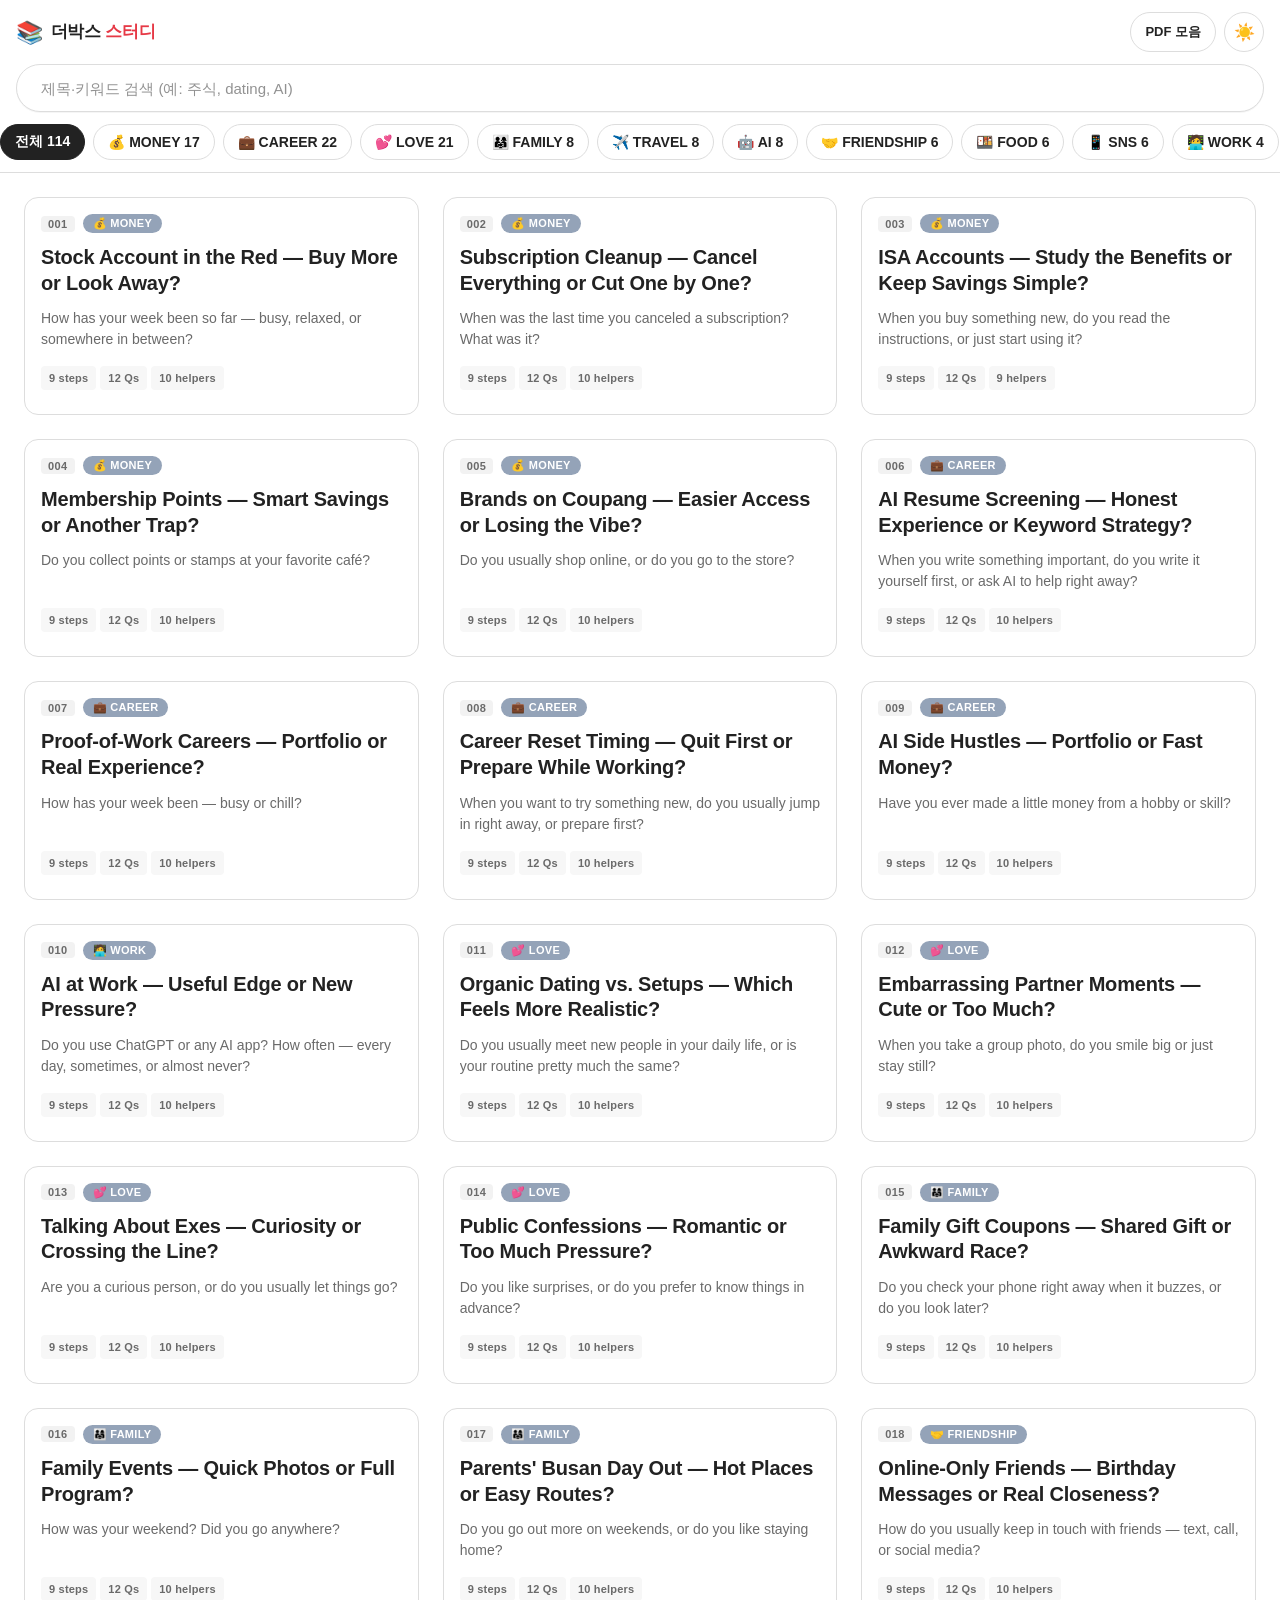
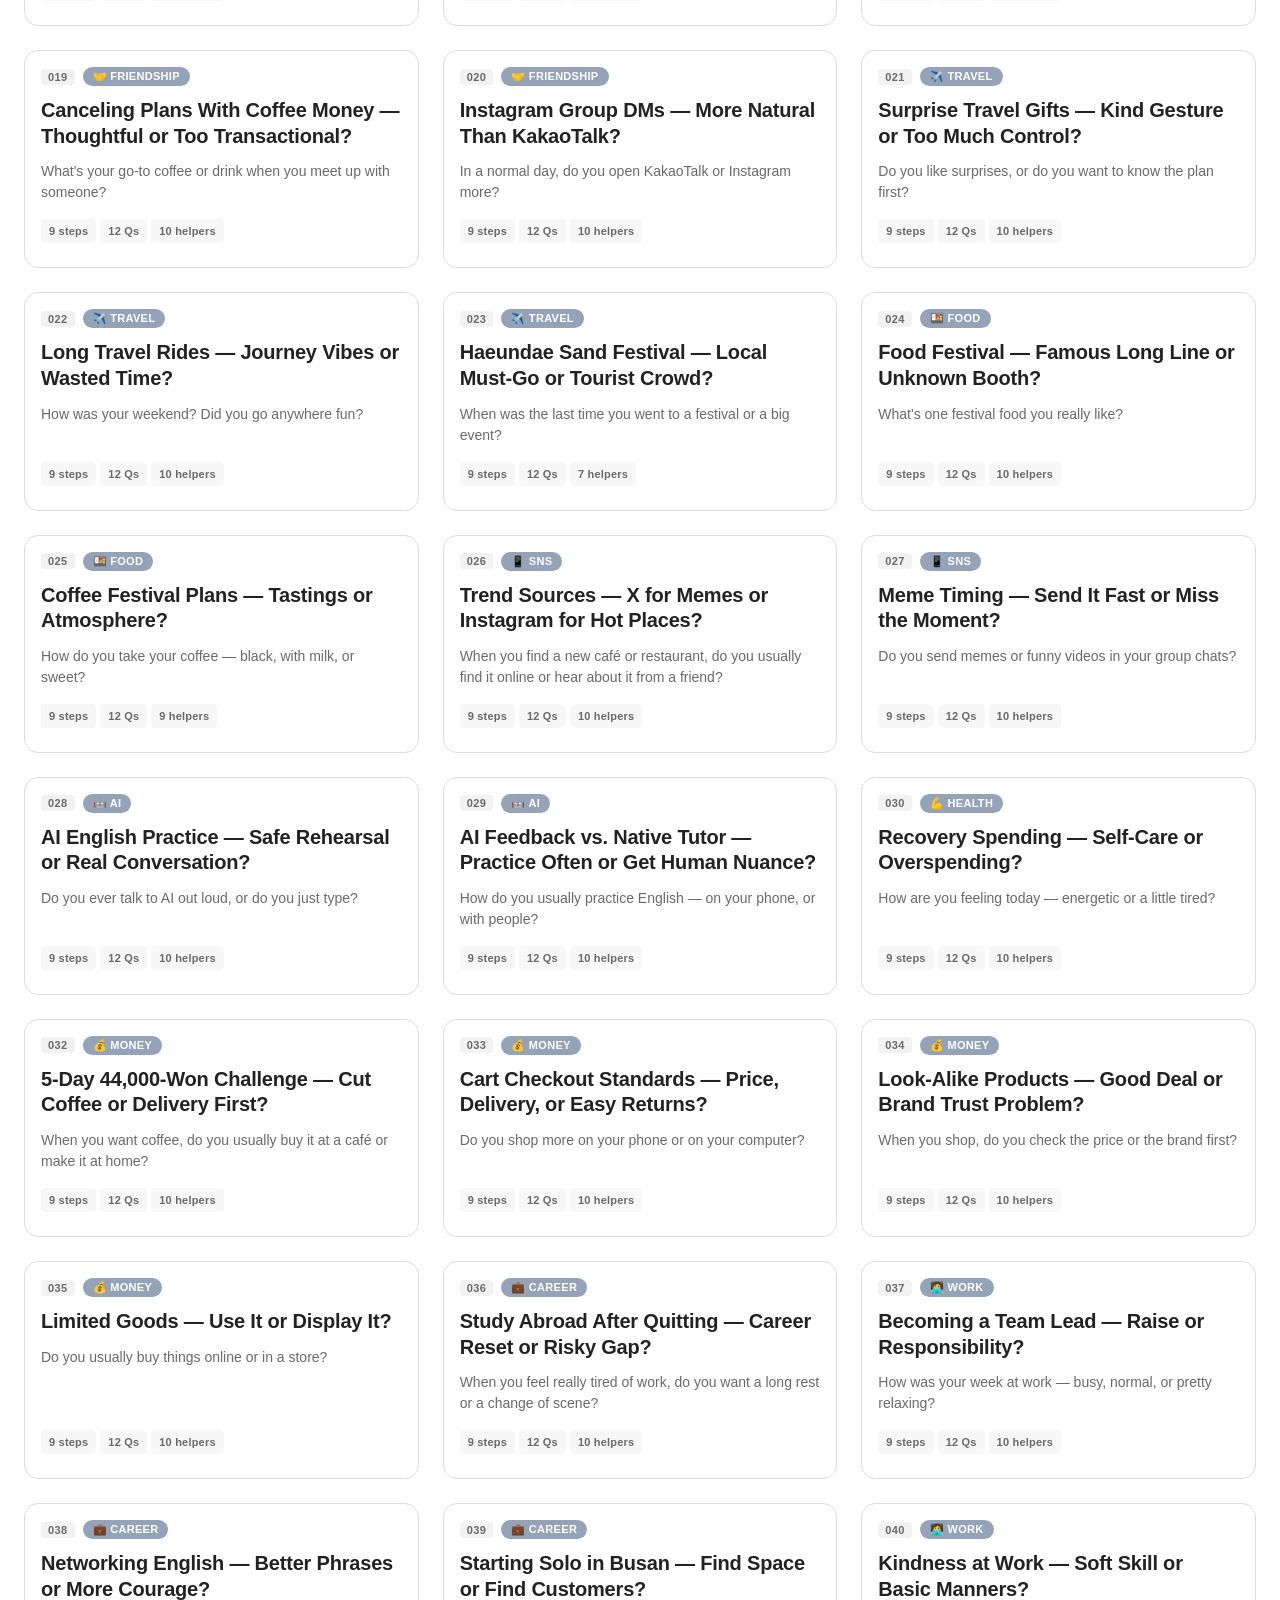
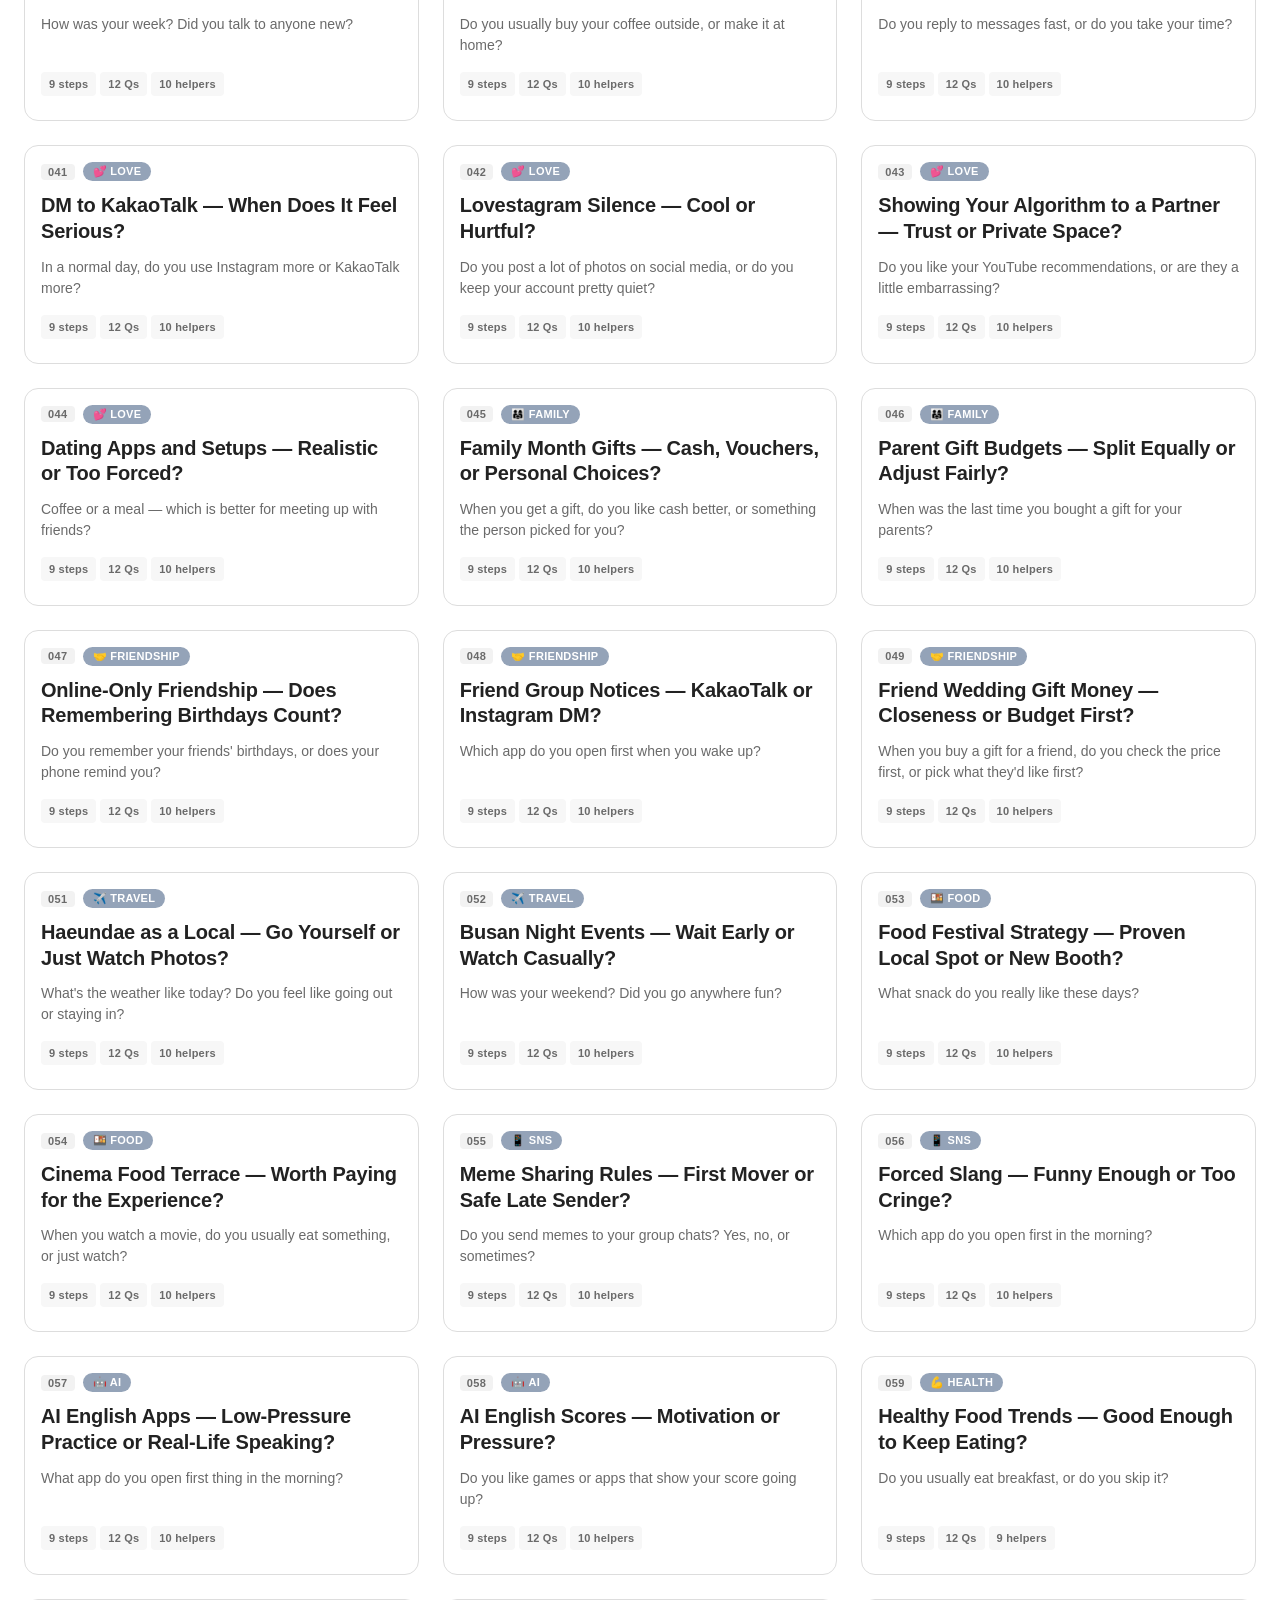
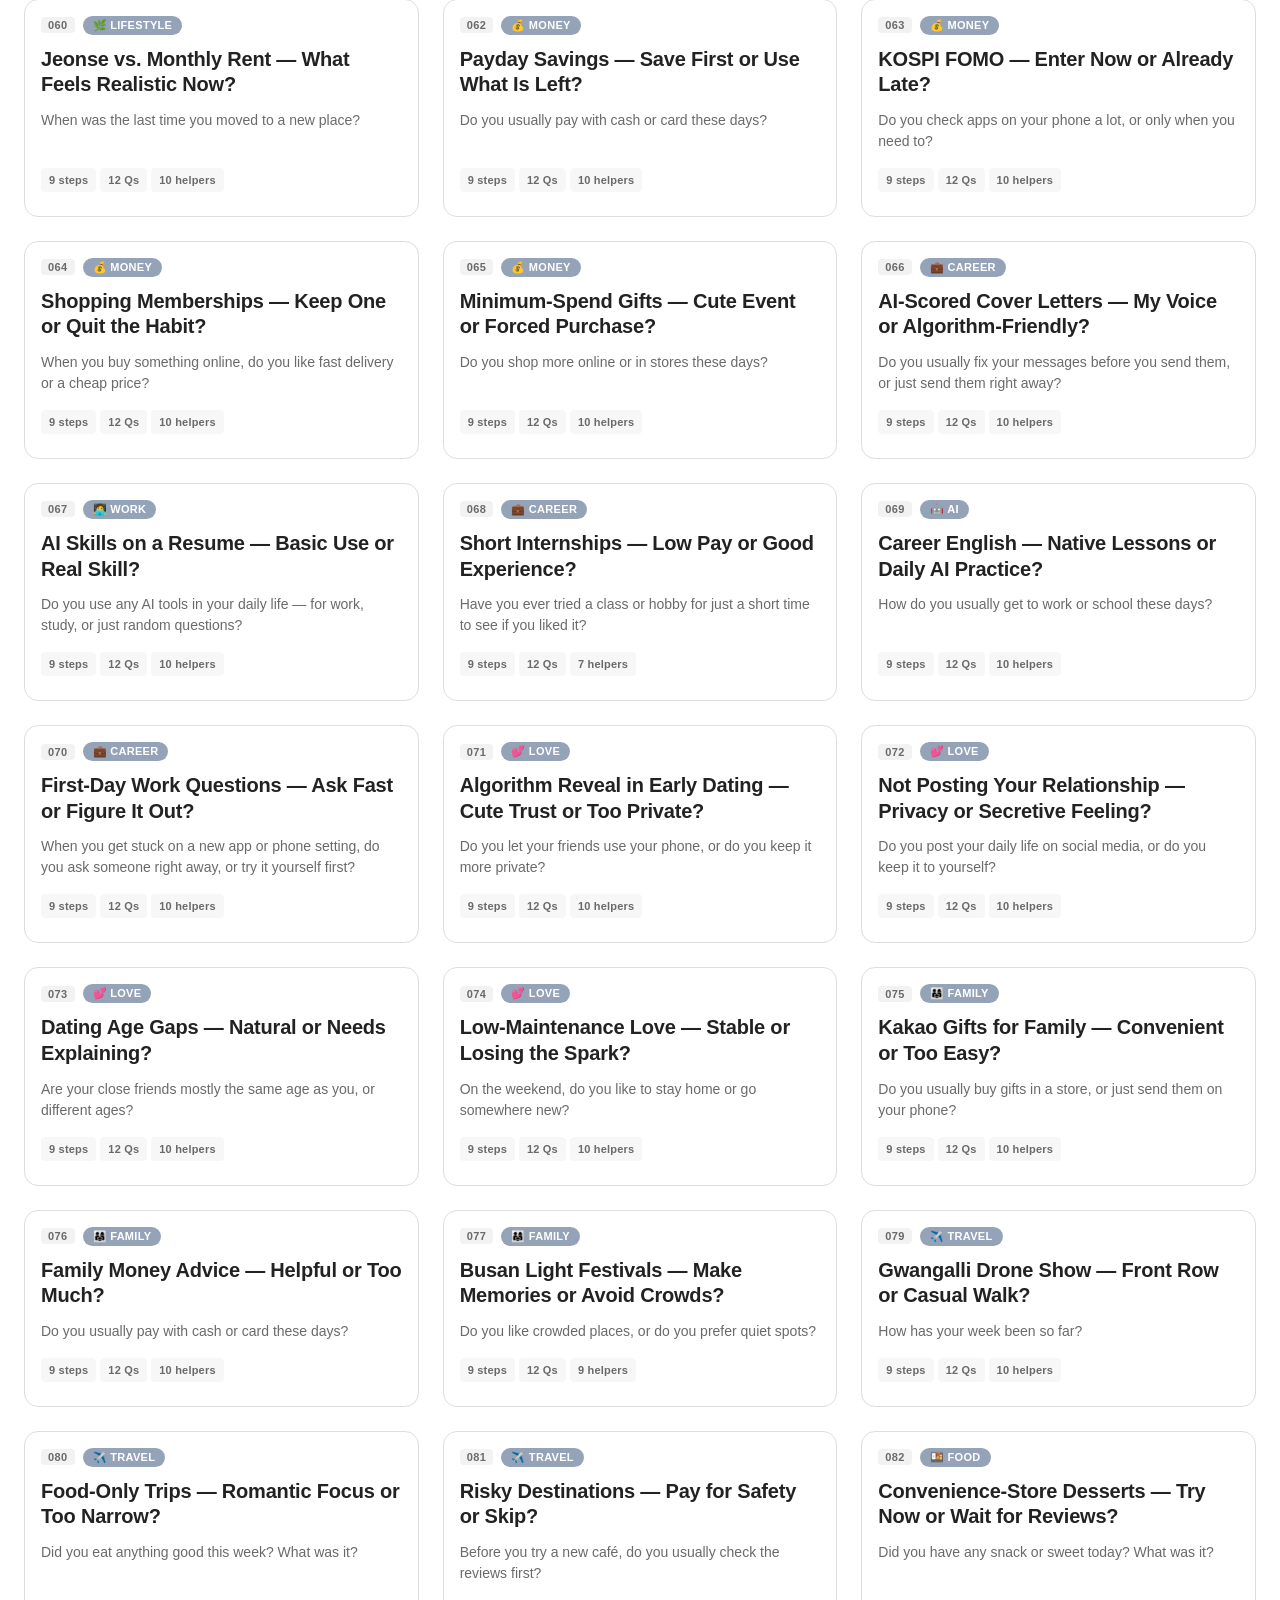
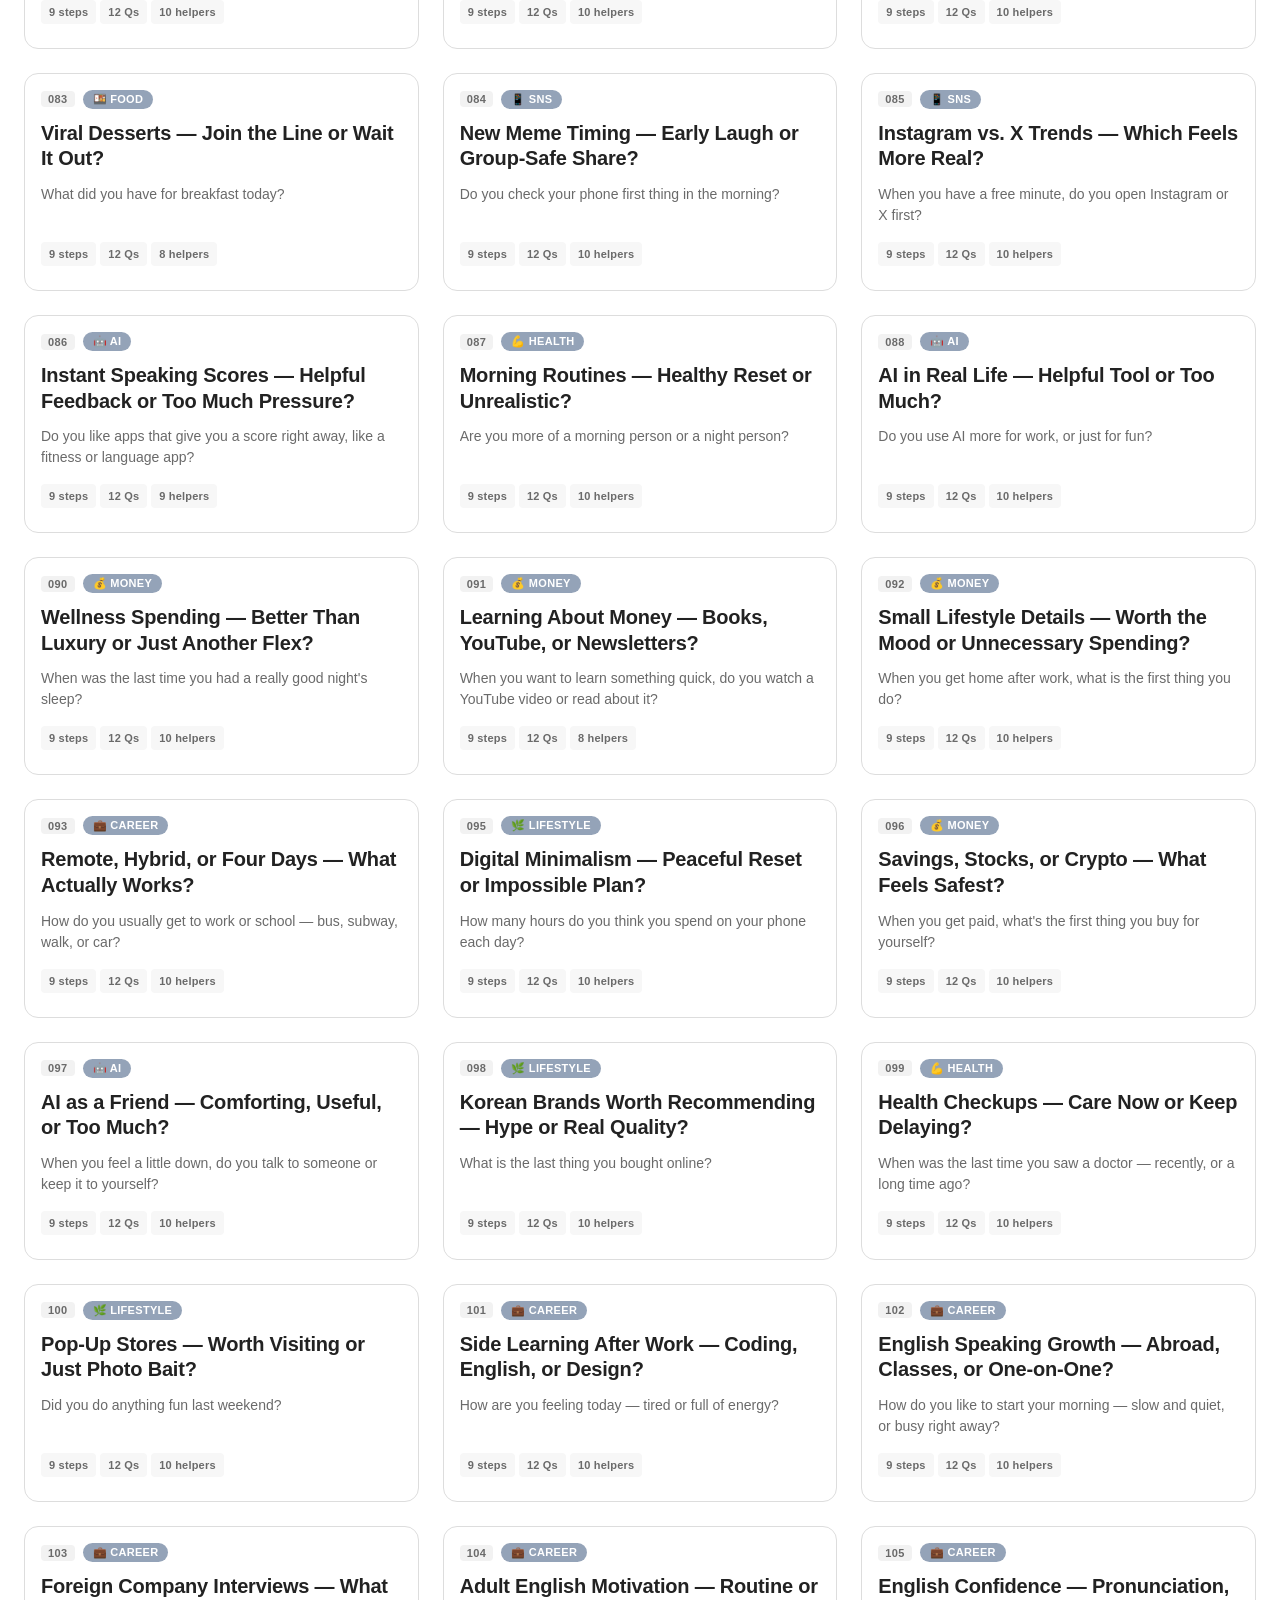
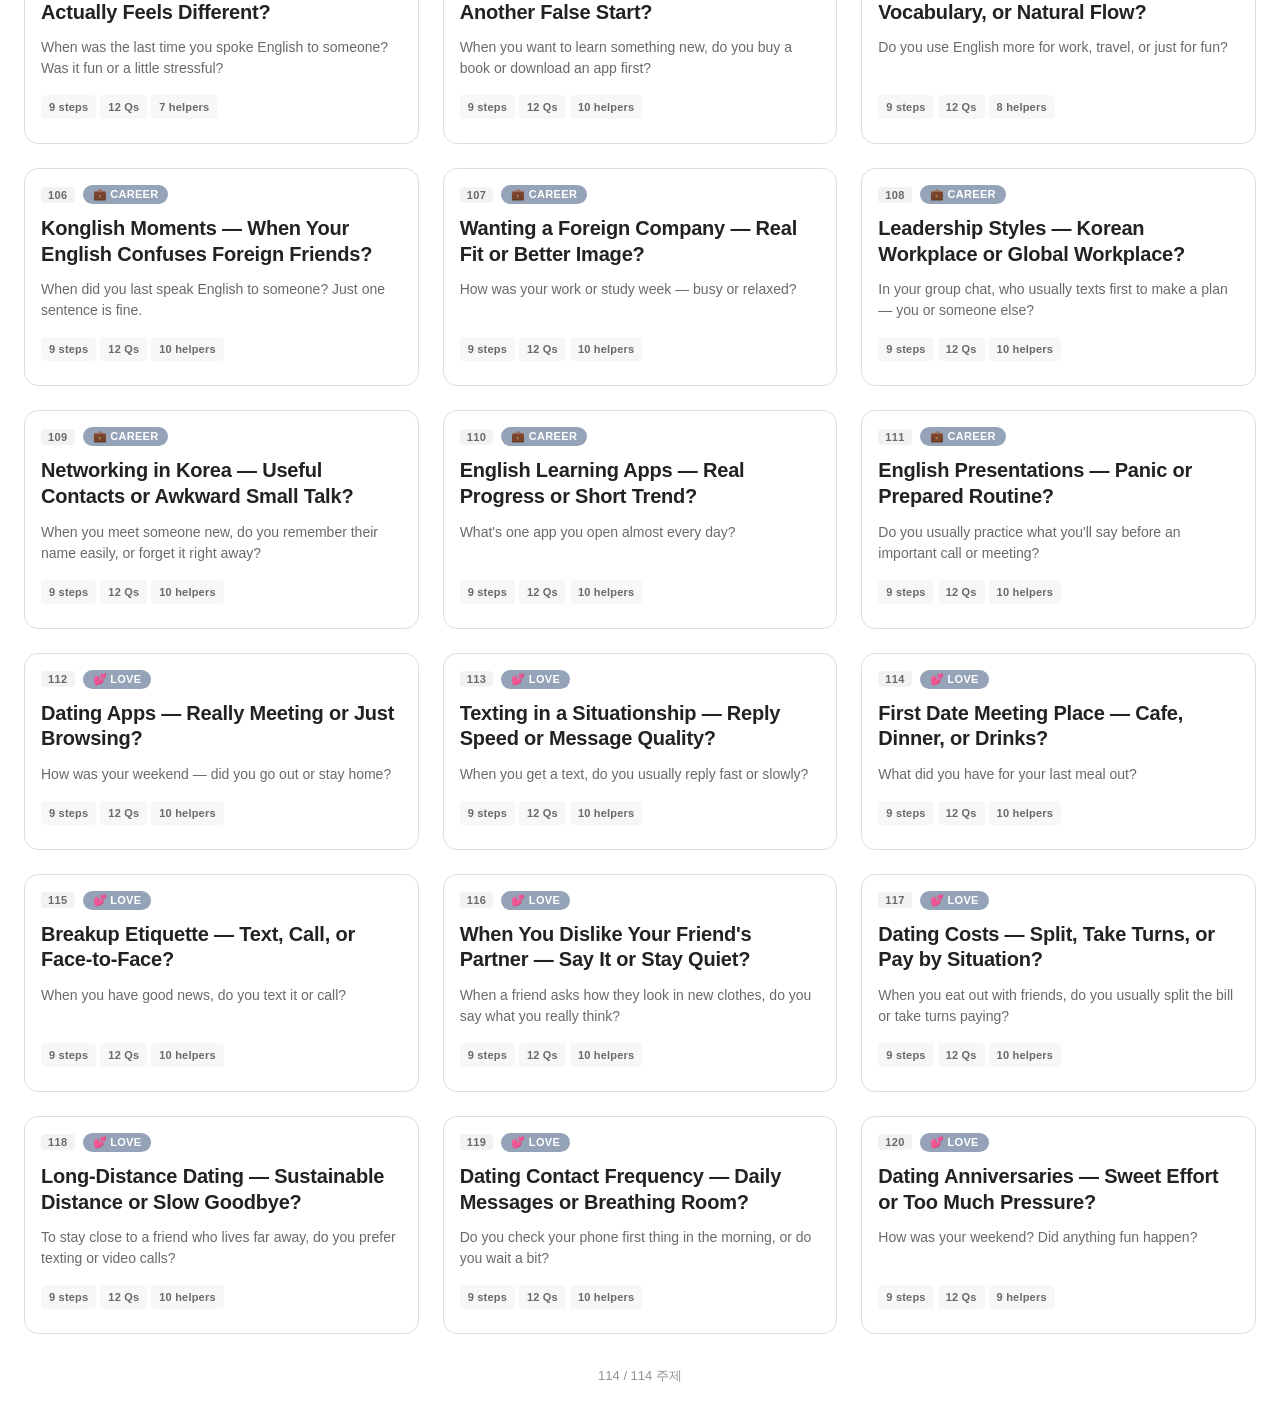
==== commit 32bc65e6: "Add printable PDF collection" ====
--- a/index.html
+++ b/index.html
@@ -18,10 +18,13 @@
         <span class="logo-mark">📚</span>
         <span class="logo-text">더박스 <em>스터디</em></span>
       </a>
-      <button id="theme-toggle" class="icon-btn" aria-label="다크모드 토글" title="다크모드 토글">
-        <span class="theme-icon-light">☀️</span>
-        <span class="theme-icon-dark">🌙</span>
-      </button>
+      <div class="header-actions">
+        <a class="header-link" href="print.html" aria-label="PDF 모음 열기">PDF 모음</a>
+        <button id="theme-toggle" class="icon-btn" aria-label="다크모드 토글" title="다크모드 토글">
+          <span class="theme-icon-light">☀️</span>
+          <span class="theme-icon-dark">🌙</span>
+        </button>
+      </div>
     </div>
     <div class="search-row">
       <input
--- a/assets/style.css
+++ b/assets/style.css
@@ -137,6 +137,30 @@
   display: flex; align-items: center; justify-content: space-between;
   margin-bottom: var(--sp-md);
 }
+.header-actions {
+  display: inline-flex;
+  align-items: center;
+  gap: var(--sp-sm);
+}
+.header-link {
+  display: inline-flex;
+  align-items: center;
+  justify-content: center;
+  min-height: 40px;
+  padding: 0 14px;
+  border: 1px solid var(--hairline);
+  border-radius: var(--r-full);
+  background: var(--canvas);
+  color: var(--ink);
+  font-size: var(--fs-caption);
+  font-weight: 800;
+  text-decoration: none;
+  white-space: nowrap;
+}
+.header-link:hover {
+  background: var(--surface-soft);
+  border-color: var(--border-strong);
+}
 
 .logo {
   display: inline-flex; align-items: center; gap: var(--sp-sm);
@@ -1089,3 +1113,157 @@
 
 /* Pretendard Variable webfont (선택적, 로드 안 되면 system fall back) */
 @import url("https://cdn.jsdelivr.net/gh/orioncactus/pretendard@v1.3.9/dist/web/variable/pretendardvariable-dynamic-subset.css");
+
+/* ============================================================
+   PDF collection page
+   ============================================================ */
+.print-page {
+  background: var(--surface-soft);
+}
+.print-shell {
+  width: min(1120px, 100%);
+  margin: 0 auto;
+  padding: var(--sp-lg) var(--sp-base) max(var(--sp-xl), env(safe-area-inset-bottom));
+}
+.print-toolbar {
+  display: flex;
+  align-items: end;
+  justify-content: space-between;
+  gap: var(--sp-base);
+  margin-bottom: var(--sp-lg);
+}
+.print-kicker {
+  margin: 0 0 var(--sp-xs);
+  color: var(--accent);
+  font-size: var(--fs-badge);
+  font-weight: 900;
+  letter-spacing: 1px;
+  text-transform: uppercase;
+}
+.print-toolbar h1 {
+  margin: 0;
+  color: var(--ink);
+  font-size: var(--fs-display-xl);
+  line-height: 1.15;
+}
+.pdf-count {
+  margin: 0;
+  color: var(--muted);
+  font-size: var(--fs-caption);
+  font-weight: 800;
+  white-space: nowrap;
+}
+.pdf-list {
+  display: grid;
+  gap: var(--sp-lg);
+}
+.pdf-group {
+  display: grid;
+  gap: var(--sp-sm);
+}
+.pdf-group-head {
+  display: flex;
+  align-items: baseline;
+  justify-content: space-between;
+  gap: var(--sp-base);
+  padding: 0 var(--sp-xs);
+}
+.pdf-group-head h2 {
+  margin: 0;
+  color: var(--ink);
+  font-size: var(--fs-title-md);
+}
+.pdf-group-head span {
+  color: var(--muted);
+  font-size: var(--fs-caption);
+  font-weight: 700;
+}
+.pdf-item {
+  display: grid;
+  grid-template-columns: minmax(0, 1fr) auto;
+  align-items: center;
+  gap: var(--sp-base);
+  padding: var(--sp-base);
+  border: 1px solid var(--hairline);
+  border-radius: var(--r-sm);
+  background: var(--canvas);
+}
+.pdf-main {
+  min-width: 0;
+  display: grid;
+  gap: var(--sp-xs);
+}
+.pdf-main .id-badge {
+  justify-self: start;
+}
+.pdf-main h3 {
+  margin: 0;
+  color: var(--ink);
+  font-size: var(--fs-title-md);
+  line-height: 1.35;
+}
+.pdf-main p {
+  margin: 0;
+  overflow: hidden;
+  color: var(--muted);
+  font-size: var(--fs-caption);
+  text-overflow: ellipsis;
+  white-space: nowrap;
+}
+.pdf-actions {
+  display: inline-flex;
+  align-items: center;
+  gap: var(--sp-sm);
+}
+.pdf-btn {
+  display: inline-flex;
+  align-items: center;
+  justify-content: center;
+  min-height: 36px;
+  padding: 0 13px;
+  border: 1px solid var(--hairline);
+  border-radius: var(--r-full);
+  background: var(--canvas);
+  color: var(--ink);
+  font-size: var(--fs-caption);
+  font-weight: 800;
+  text-decoration: none;
+  white-space: nowrap;
+}
+.pdf-btn.primary {
+  border-color: var(--ink);
+  background: var(--ink);
+  color: var(--canvas);
+}
+.pdf-btn:hover {
+  border-color: var(--border-strong);
+  background: var(--surface-soft);
+}
+.pdf-btn.primary:hover {
+  background: var(--accent);
+  border-color: var(--accent);
+}
+
+@media (max-width: 640px) {
+  .header-actions {
+    gap: var(--sp-xs);
+  }
+  .header-link {
+    min-height: 36px;
+    padding: 0 11px;
+  }
+  .print-toolbar {
+    align-items: start;
+    flex-direction: column;
+  }
+  .pdf-item {
+    grid-template-columns: 1fr;
+    align-items: start;
+  }
+  .pdf-actions {
+    width: 100%;
+  }
+  .pdf-btn {
+    flex: 1;
+  }
+}
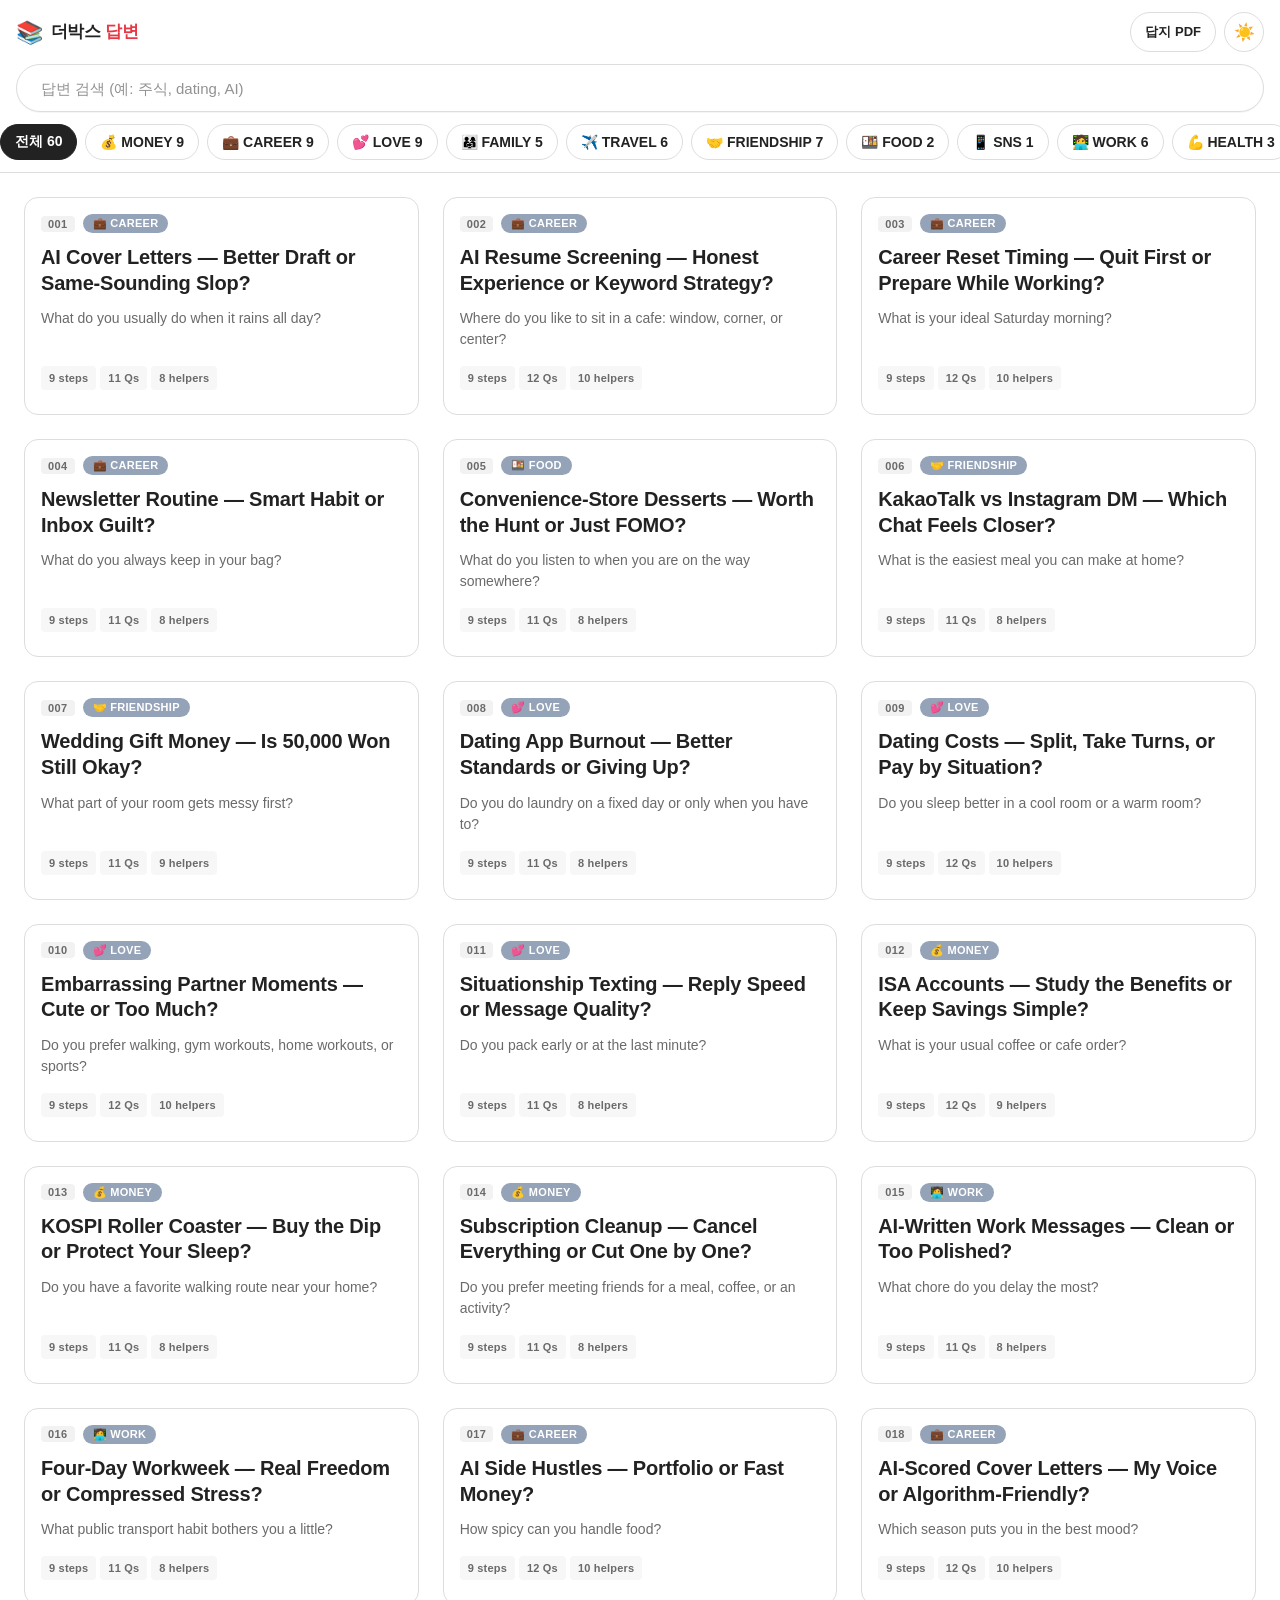
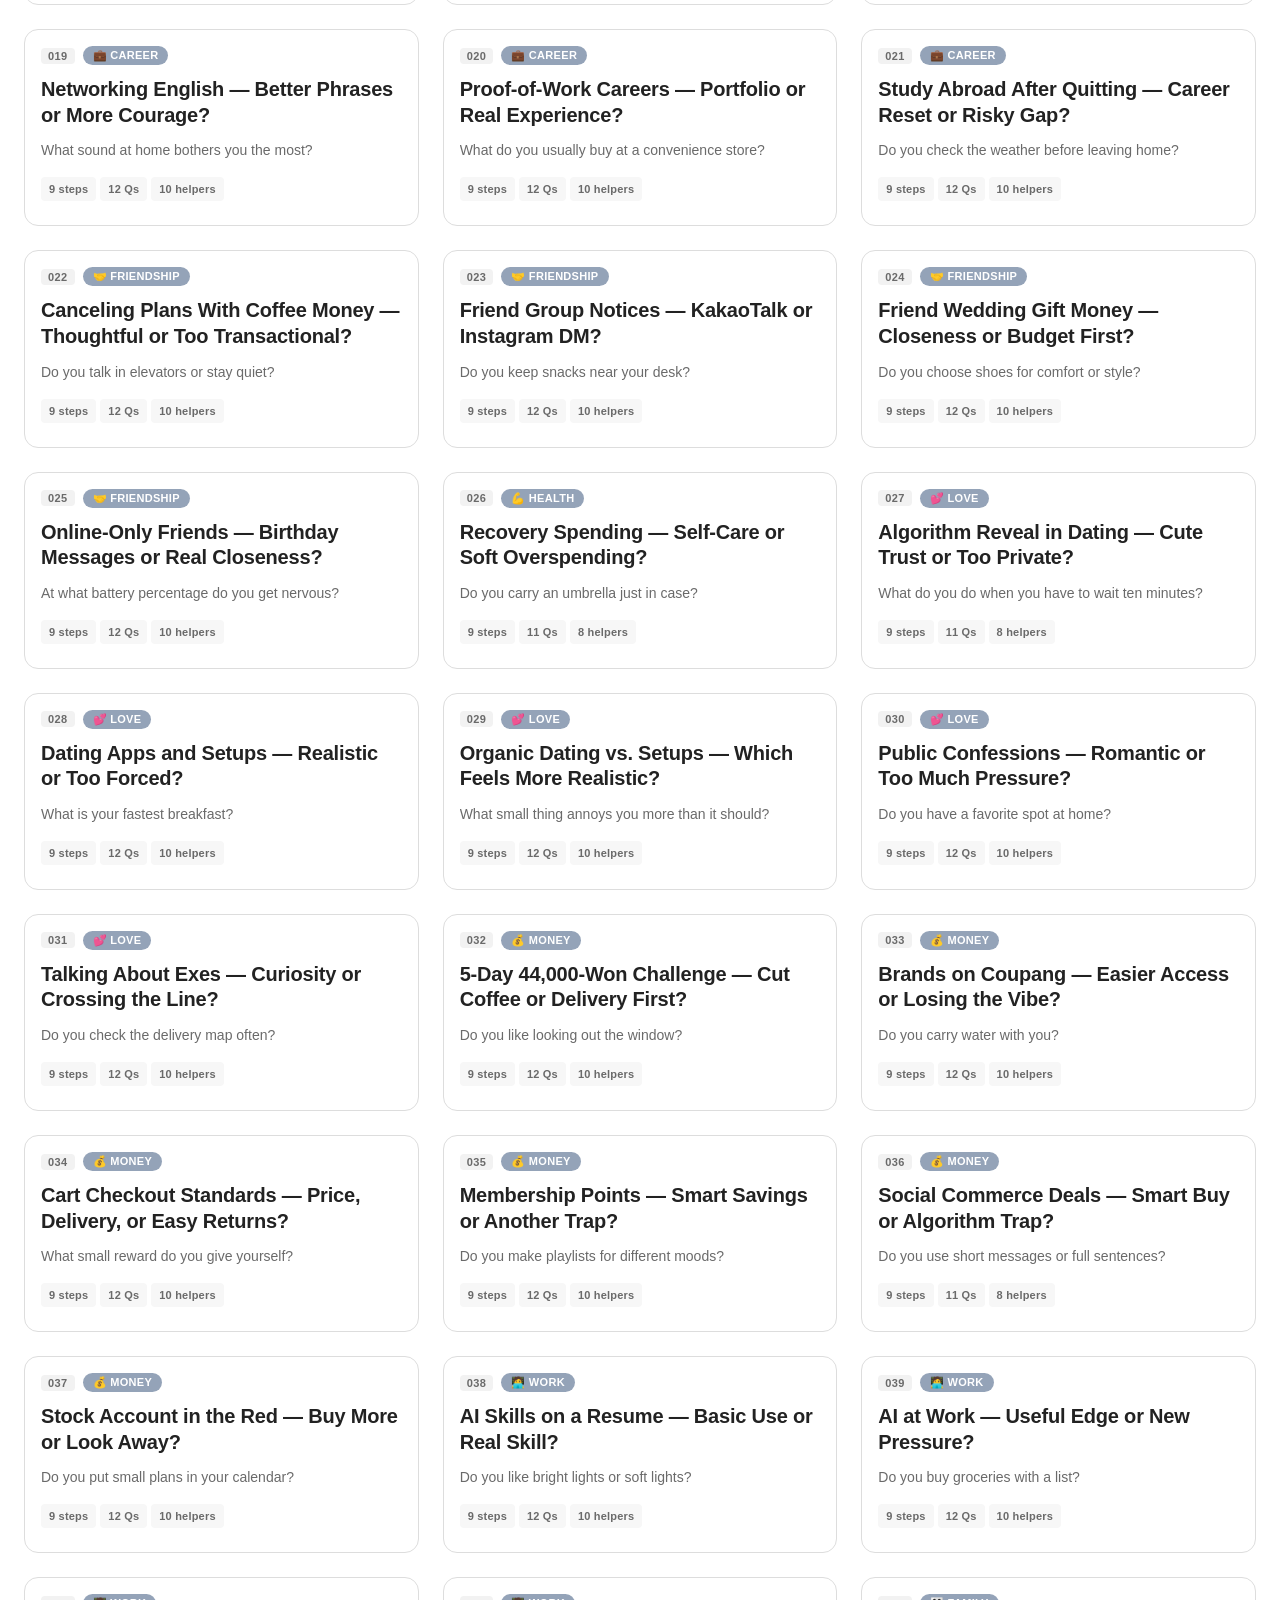
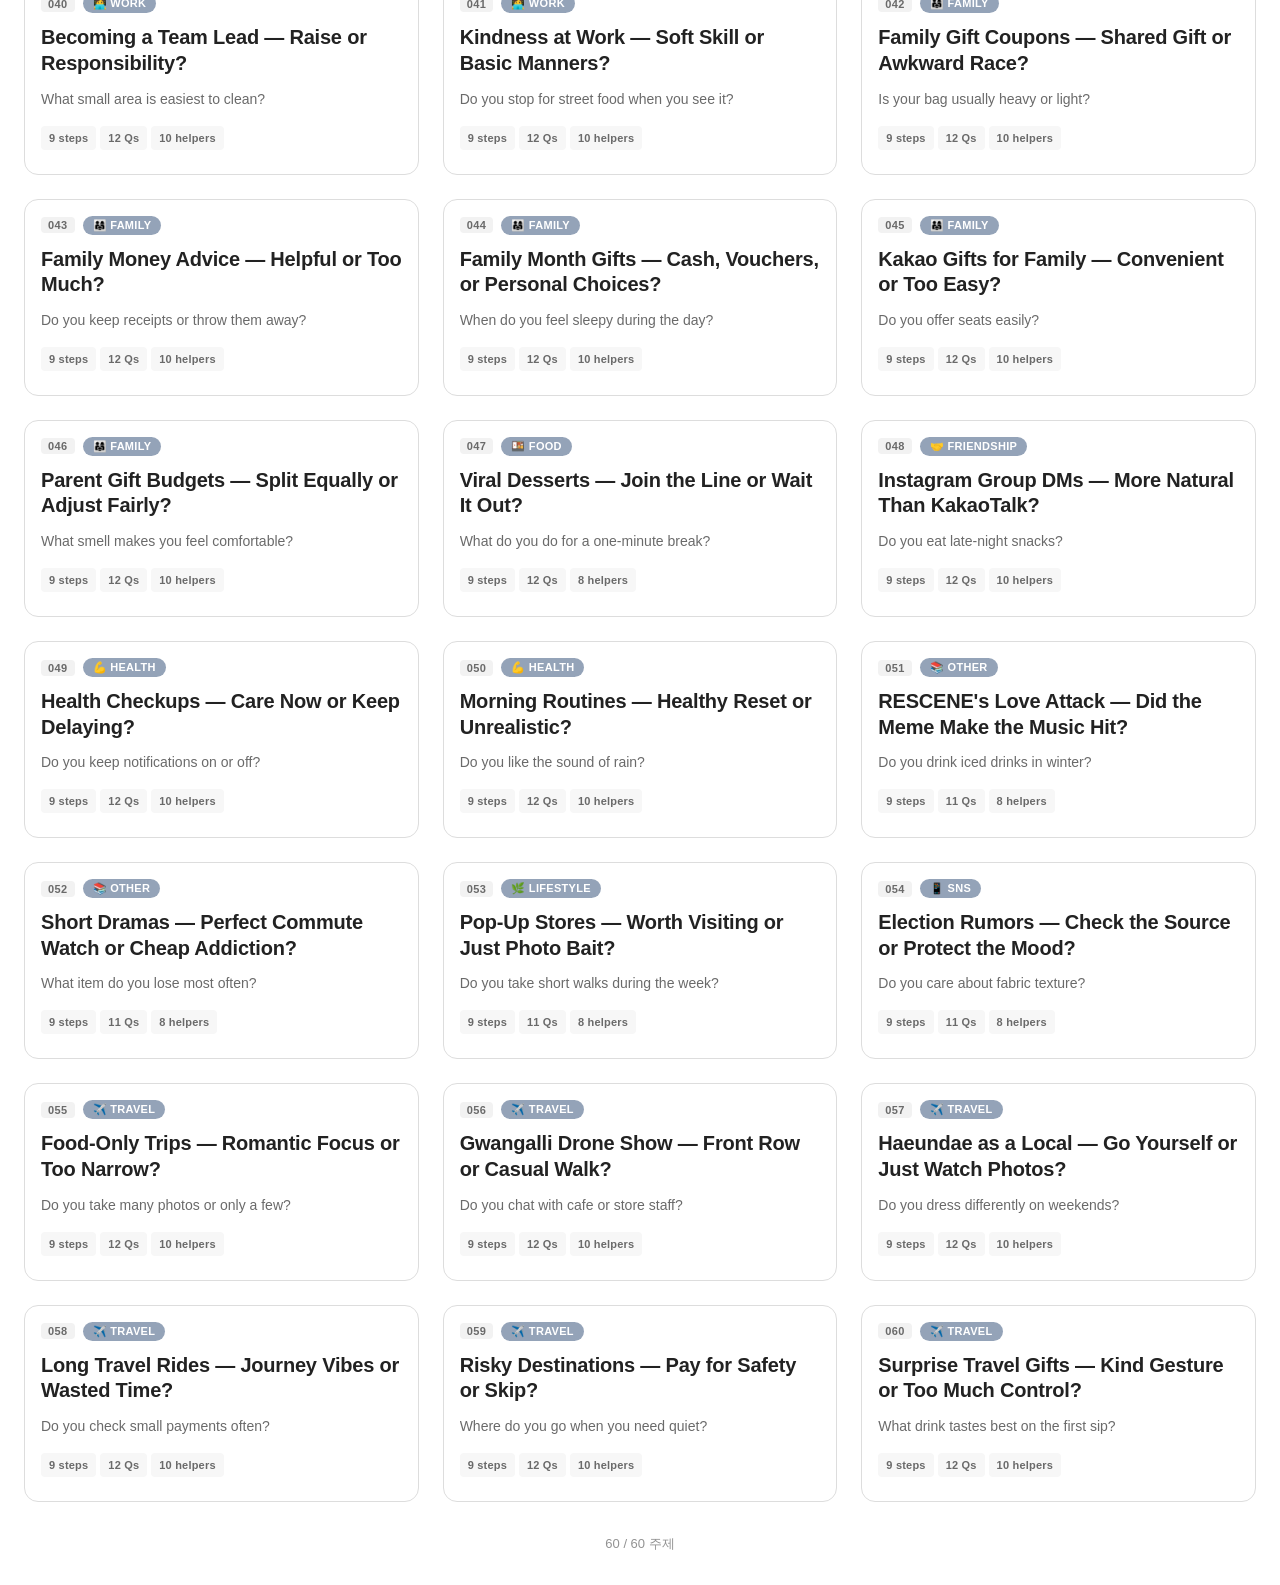
==== commit 509cfb97: "Update answer bank PDFs" ====
--- a/index.html
+++ b/index.html
@@ -5,21 +5,21 @@
   <meta name="viewport" content="width=device-width, initial-scale=1, viewport-fit=cover" />
   <meta name="theme-color" content="#e63946" media="(prefers-color-scheme: light)" />
   <meta name="theme-color" content="#0f0f10" media="(prefers-color-scheme: dark)" />
-  <title>더박스 스터디</title>
+  <title>더박스 답변</title>
   <link rel="manifest" href="manifest.json" />
   <link rel="icon" href="data:image/svg+xml,%3Csvg xmlns='http://www.w3.org/2000/svg' viewBox='0 0 100 100'%3E%3Crect width='100' height='100' rx='20' fill='%23e63946'/%3E%3Ctext x='50' y='68' font-size='56' text-anchor='middle' fill='white' font-family='system-ui'%3E📚%3C/text%3E%3C/svg%3E" />
   <link rel="apple-touch-icon" href="data:image/svg+xml,%3Csvg xmlns='http://www.w3.org/2000/svg' viewBox='0 0 100 100'%3E%3Crect width='100' height='100' rx='20' fill='%23e63946'/%3E%3Ctext x='50' y='68' font-size='56' text-anchor='middle' fill='white' font-family='system-ui'%3E📚%3C/text%3E%3C/svg%3E" />
-  <link rel="stylesheet" href="assets/style.css?v=6" />
+  <link rel="stylesheet" href="assets/style.css?v=8" />
 </head>
 <body>
   <header class="app-header">
     <div class="header-row">
       <a class="logo" href="#" aria-label="홈으로">
         <span class="logo-mark">📚</span>
-        <span class="logo-text">더박스 <em>스터디</em></span>
+        <span class="logo-text">더박스 <em>답변</em></span>
       </a>
       <div class="header-actions">
-        <a class="header-link" href="print.html" aria-label="PDF 모음 열기">PDF 모음</a>
+        <a class="header-link" href="print.html" aria-label="답지 PDF 모음 열기">답지 PDF</a>
         <button id="theme-toggle" class="icon-btn" aria-label="다크모드 토글" title="다크모드 토글">
           <span class="theme-icon-light">☀️</span>
           <span class="theme-icon-dark">🌙</span>
@@ -30,7 +30,7 @@
       <input
         type="search"
         id="search"
-        placeholder="제목·키워드 검색 (예: 주식, dating, AI)"
+        placeholder="답변 검색 (예: 주식, dating, AI)"
         autocomplete="off"
         inputmode="search"
       />
@@ -43,7 +43,7 @@
 
   <main id="grid" class="card-grid" aria-live="polite">
     <!-- JS가 카드 동적 생성 -->
-    <p class="loading">자료 불러오는 중…</p>
+    <p class="loading">답변 불러오는 중…</p>
   </main>
 
   <p class="result-count" id="result-count"></p>
@@ -93,6 +93,6 @@
 
   <div id="backdrop" class="backdrop" hidden></div>
 
-  <script src="assets/app.js?v=6" defer></script>
+  <script src="assets/app.js?v=8" defer></script>
 </body>
 </html>
